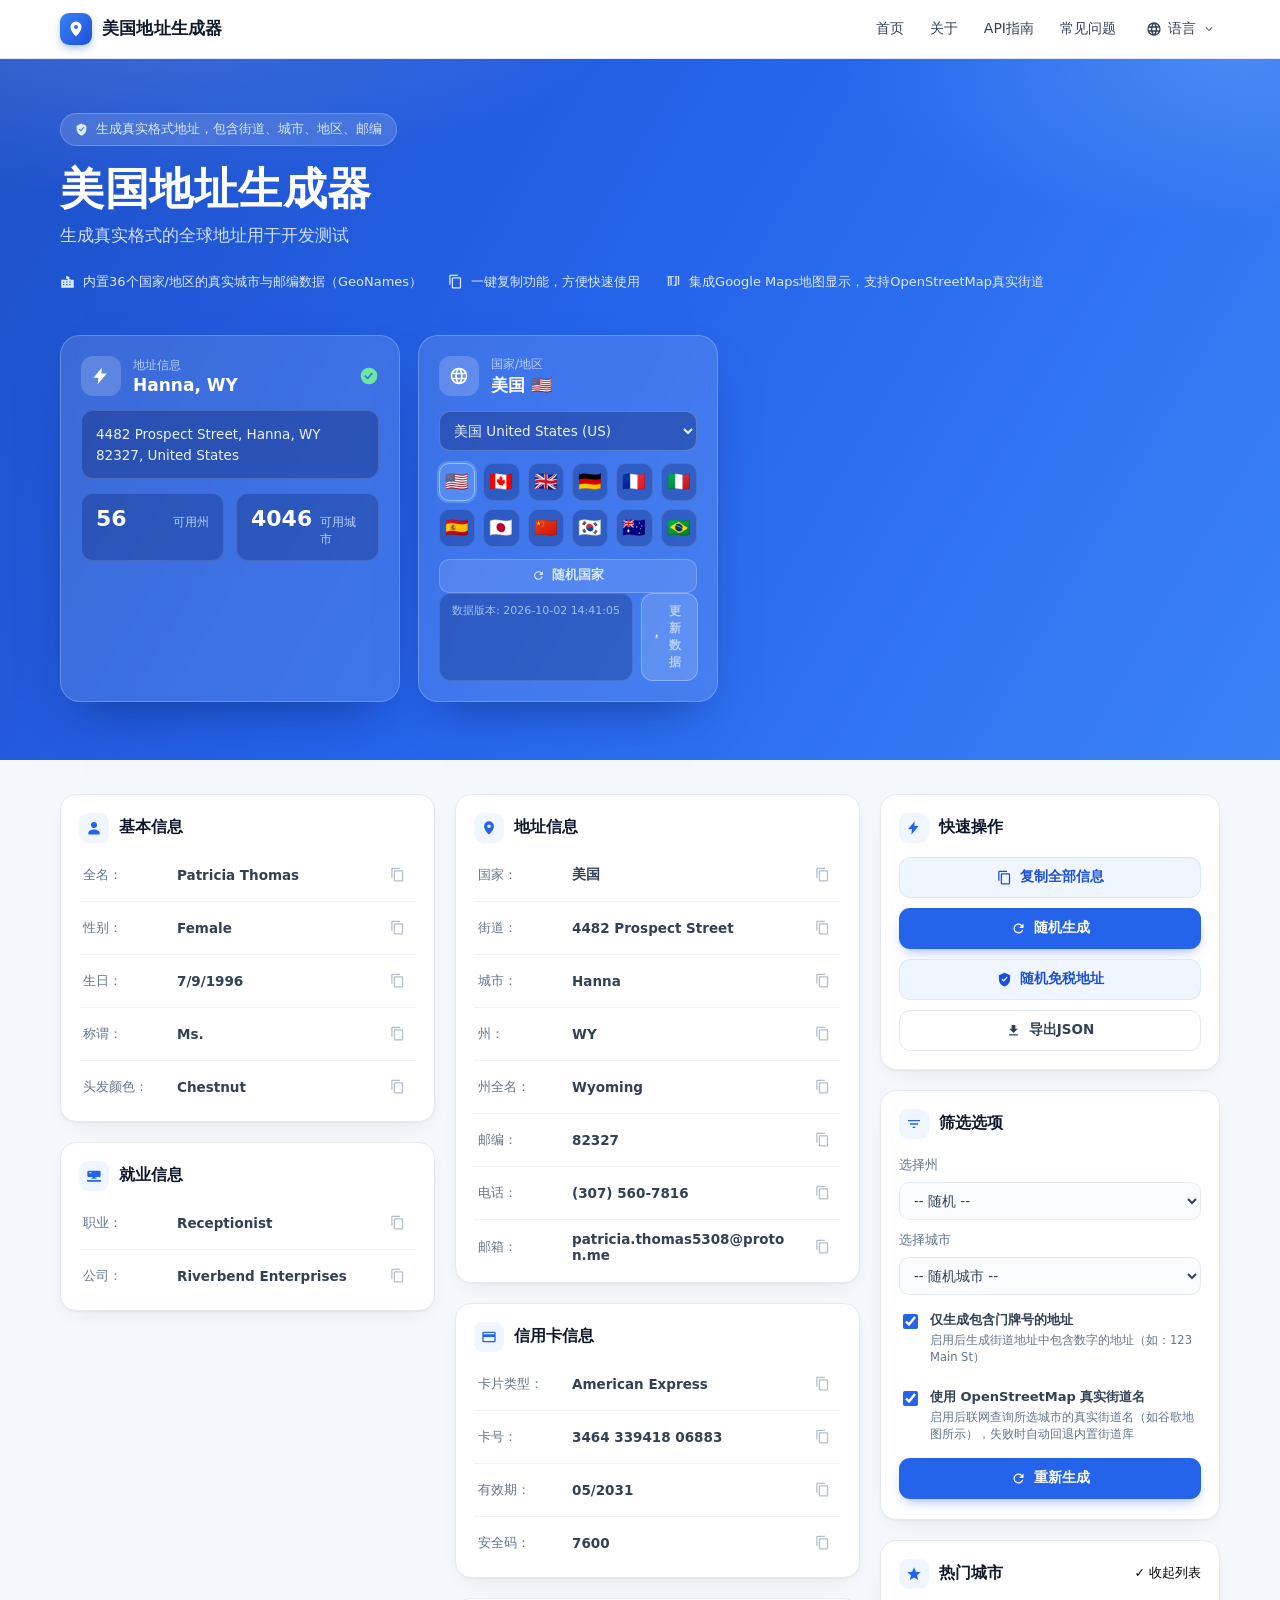
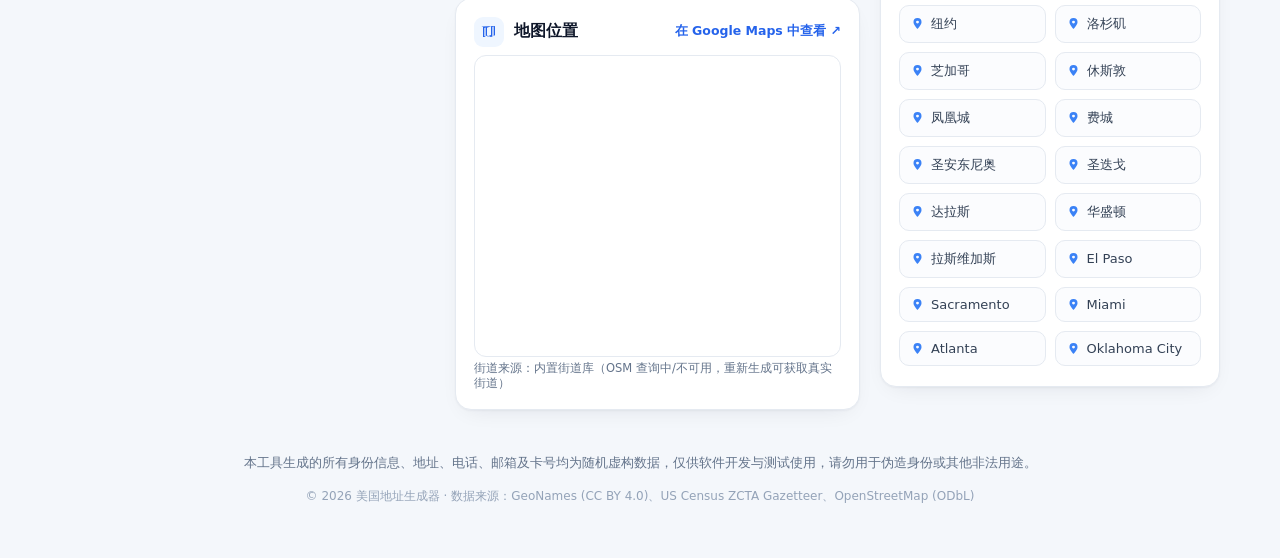
==== index.html @ ed495af8 "v1.1.0 全球化升级：36 国地址生成器 - 接入 GeoNames 邮编数据库（CC BY 4.0），内置 13000+ 真实城市（美国 56 州/地区 4046 城） - Hero 区新增国家" ====
<!DOCTYPE html>
<html lang="zh-CN">
<head>
<meta charset="UTF-8">
<meta name="viewport" content="width=device-width, initial-scale=1.0">
<title>美国地址生成器 - 随机生成真实格式的美国地址</title>
<meta name="description" content="免费在线美国地址生成器，随机生成包含街道、城市、州、邮编的真实格式美国地址，支持按州/城市筛选、Google Maps 地图显示、一键复制与 JSON 导出。仅供开发测试使用。">
<link rel="icon" href="data:image/svg+xml,%3Csvg xmlns='http://www.w3.org/2000/svg' viewBox='0 0 32 32'%3E%3Crect width='32' height='32' rx='8' fill='%232563eb'/%3E%3Cpath d='M16 6a7 7 0 0 0-7 7c0 5.25 7 13 7 13s7-7.75 7-13a7 7 0 0 0-7-7zm0 9.5A2.5 2.5 0 1 1 16 10a2.5 2.5 0 0 1 0 5.5z' fill='%23fff'/%3E%3C/svg%3E">
<link rel="stylesheet" href="css/style.css?v=20261003b">
</head>
<body>

<!-- SVG sprite -->
<svg width="0" height="0" style="position:absolute" aria-hidden="true">
  <defs>
    <symbol id="i-pin" viewBox="0 0 24 24"><path d="M12 2a7.41 7.41 0 0 0-7.4 7.4c0 5.57 6.6 11.88 6.88 12.14a.75.75 0 0 0 1.03 0c.29-.26 6.89-6.57 6.89-12.14A7.41 7.41 0 0 0 12 2zm0 10.1a2.7 2.7 0 1 1 0-5.4 2.7 2.7 0 0 1 0 5.4z"/></symbol>
    <symbol id="i-user" viewBox="0 0 24 24"><path d="M12 12a4.5 4.5 0 1 0-4.5-4.5A4.5 4.5 0 0 0 12 12zm0 2.1c-3.9 0-8.5 2-8.5 5v1.65a1 1 0 0 0 1 1h15a1 1 0 0 0 1-1V19.1c0-3-4.6-5-8.5-5z"/></symbol>
    <symbol id="i-copy" viewBox="0 0 24 24"><path d="M16 1H4a2 2 0 0 0-2 2v14h2V3h12V1zm3 4H8a2 2 0 0 0-2 2v14a2 2 0 0 0 2 2h11a2 2 0 0 0 2-2V7a2 2 0 0 0-2-2zm0 16H8V7h11v14z"/></symbol>
    <symbol id="i-check-circle" viewBox="0 0 24 24"><path d="M12 2a10 10 0 1 0 10 10A10 10 0 0 0 12 2zm4.3 7.61-5.15 6a1 1 0 0 1-1.47.05L6.7 12.68a1 1 0 1 1 1.42-1.41l2.26 2.26 4.45-5.2a1 1 0 0 1 1.47 1.28z"/></symbol>
    <symbol id="i-bolt" viewBox="0 0 24 24"><path d="M13 2 3 14h6l-1 8 11-13h-6.5L13 2z"/></symbol>
    <symbol id="i-shield" viewBox="0 0 24 24"><path d="M12 1 3 5v6c0 5.55 3.84 10.74 9 12 5.16-1.26 9-6.45 9-12V5l-9-4zm-1.2 14.5-3.6-3.6 1.4-1.4 2.2 2.2 4.6-5.2 1.5 1.3-6.1 6.7z"/></symbol>
    <symbol id="i-download" viewBox="0 0 24 24"><path d="M19 9h-4V3H9v6H5l7 7 7-7zM5 18v2h14v-2H5z"/></symbol>
    <symbol id="i-refresh" viewBox="0 0 24 24"><path d="M17.65 6.35A8 8 0 1 0 19.73 14h-2.08a6 6 0 1 1-1.41-6.24L13 11h7V4l-2.35 2.35z"/></symbol>
    <symbol id="i-map" viewBox="0 0 24 24"><path d="M20.5 3 .6 3.6 3 4.67v14.66l6-2.22 6 2.22 6-2.61V3.61L20.5 3zM9 5.44l6-2.22v13.34l-6 2.22V5.44zM5 6.09l2-.74v13.31l-2 .74V6.09zm14 11.36-2 .74V4.44l2-.74v13.75z"/></symbol>
    <symbol id="i-filter" viewBox="0 0 24 24"><path d="M10 18h4v-2h-4v2zM3 6v2h18V6H3zm3 7h12v-2H6v2z"/></symbol>
    <symbol id="i-briefcase" viewBox="0 0 24 24"><path d="M10 16v-1H3.75A1.75 1.75 0 0 1 2 13.25v-6A1.75 1.75 0 0 1 3.75 5.5h16.5A1.75 1.75 0 0 1 22 7.25v6a1.75 1.75 0 0 1-1.75 1.75H14v1h2v1.5H8V16h2zm-2-8H5v1.5h3V8zm14.5 11.5V21a1 1 0 0 1-1 1h-19a1 1 0 0 1-1-1v-1.5h21z" transform="translate(0 -1.5)"/></symbol>
    <symbol id="i-card" viewBox="0 0 24 24"><path d="M20 4H4a2 2 0 0 0-2 2v12a2 2 0 0 0 2 2h16a2 2 0 0 0 2-2V6a2 2 0 0 0-2-2zm0 14H4v-6h16v6zm0-10H4V6h16v2z"/></symbol>
    <symbol id="i-mail" viewBox="0 0 24 24"><path d="M20 4H4a2 2 0 0 0-2 2v12a2 2 0 0 0 2 2h16a2 2 0 0 0 2-2V6a2 2 0 0 0-2-2zm0 4-8 5-8-5V6l8 5 8-5v2z"/></symbol>
    <symbol id="i-phone" viewBox="0 0 24 24"><path d="M6.62 10.79a15.05 15.05 0 0 0 6.59 6.59l2.2-2.2a1 1 0 0 1 1.02-.24 11.36 11.36 0 0 0 3.57.57 1 1 0 0 1 1 1V20a1 1 0 0 1-1 1A17 17 0 0 1 3 4a1 1 0 0 1 1-1h3.5a1 1 0 0 1 1 1 11.36 11.36 0 0 0 .57 3.57 1 1 0 0 1-.25 1.02l-2.2 2.2z"/></symbol>
    <symbol id="i-globe" viewBox="0 0 24 24"><path d="M12 2a10 10 0 1 0 10 10A10 10 0 0 0 12 2zm6.93 6h-2.95a15.65 15.65 0 0 0-1.38-3.56A8.03 8.03 0 0 1 18.93 8zM12 4.04c.83 1.2 1.48 2.53 1.91 3.96h-3.82A14 14 0 0 1 12 4.04zM4.26 14a7.82 7.82 0 0 1 0-4h3.38a16.55 16.55 0 0 0 0 4H4.26zm.81 2h2.95a15.65 15.65 0 0 0 1.38 3.56A8.03 8.03 0 0 1 5.07 16zm2.95-8H5.07a8.03 8.03 0 0 1 4.33-3.56A15.65 15.65 0 0 0 8.02 8zM12 19.96a14 14 0 0 1-1.91-3.96h3.82A14.34 14.34 0 0 1 12 19.96zM14.34 14H9.66a14.64 14.64 0 0 1 0-4h4.68a14.64 14.64 0 0 1 0 4zm.26 5.56A15.65 15.65 0 0 0 15.98 16h2.95a8.03 8.03 0 0 1-4.33 3.56zM16.36 14a16.55 16.55 0 0 0 0-4h3.38a7.82 7.82 0 0 1 0 4h-3.38z"/></symbol>
    <symbol id="i-star" viewBox="0 0 24 24"><path d="m12 17.27 6.18 3.73-1.64-7.03L22 9.24l-7.19-.61L12 2 9.19 8.63 2 9.24l5.46 4.73L5.82 21z"/></symbol>
    <symbol id="i-chevron-down" viewBox="0 0 24 24"><path d="M7.41 8.59 12 13.17l4.59-4.58L18 10l-6 6-6-6 1.41-1.41z"/></symbol>
    <symbol id="i-x" viewBox="0 0 24 24"><path d="M19 6.41 17.59 5 12 10.59 6.41 5 5 6.41 10.59 12 5 17.59 6.41 19 12 13.41 17.59 19 19 17.59 13.41 12z"/></symbol>
    <symbol id="i-city" viewBox="0 0 24 24"><path d="M15 9V5.83a1 1 0 0 0-.47-.85l-3-1.9a1 1 0 0 0-1.53.85V9H2v13h20V9h-7zm-8 9H5v-2h2v2zm0-4H5v-2h2v2zm5 4h-2v-2h2v2zm0-4h-2v-2h2v2zm0-4h-2V8h2v2zm5 8h-2v-2h2v2zm0-4h-2v-2h2v2zm0-4h-2V8h2v2z"/></symbol>
  </defs>
</svg>

<!-- ========= 顶部导航 ========= -->
<header class="nav">
  <div class="nav-inner">
    <a class="brand" href="#top">
      <span class="brand-logo"><svg><use href="#i-pin"/></svg></span>
      <span class="brand-name" data-i18n="brand">美国地址生成器</span>
    </a>
    <nav class="nav-links">
      <a href="#top" data-i18n="nav.home">首页</a>
      <a href="#" id="navAbout" data-i18n="nav.about">关于</a>
      <a href="#" id="navApi" data-i18n="nav.api">API指南</a>
      <a href="#" id="navFaq" data-i18n="nav.faq">常见问题</a>
      <div class="lang-wrap">
        <button class="lang-btn" id="langBtn" aria-haspopup="listbox">
          <svg><use href="#i-globe"/></svg><span data-i18n="nav.lang">语言</span><svg class="caret"><use href="#i-chevron-down"/></svg>
        </button>
        <div class="lang-menu" id="langMenu" hidden>
          <button data-lang="zh">简体中文</button>
          <button data-lang="en">English</button>
        </div>
      </div>
    </nav>
  </div>
</header>

<!-- ========= Hero ========= -->
<section class="hero" id="top">
  <div class="hero-inner">
    <div class="hero-left">
      <div class="hero-badge">
        <svg><use href="#i-shield"/></svg>
        <span data-i18n="hero.badge">生成真实格式地址，包含街道、城市、地区、邮编</span>
      </div>
      <h1 data-i18n="hero.title">美国地址生成器</h1>
      <p class="hero-sub" data-i18n="hero.sub">生成真实格式的全球地址用于开发测试</p>
      <div class="hero-feats">
        <div class="feat"><svg><use href="#i-city"/></svg><span data-i18n="hero.f1">内置36个国家/地区的真实城市与邮编数据（GeoNames）</span></div>
        <div class="feat"><svg><use href="#i-copy"/></svg><span data-i18n="hero.f2">一键复制功能，方便快速使用</span></div>
        <div class="feat"><svg><use href="#i-map"/></svg><span data-i18n="hero.f3">集成Google Maps地图显示，支持OpenStreetMap真实街道</span></div>
      </div>
    </div>
    <div class="hero-right">
      <aside class="hero-card">
        <div class="hero-card-head">
          <span class="hero-card-icon"><svg><use href="#i-bolt"/></svg></span>
          <div class="hero-card-title">
            <span class="hint" data-i18n="hero.cardTitle">地址信息</span>
            <strong id="heroCity">--</strong>
          </div>
          <svg class="ok" id="heroOk"><use href="#i-check-circle"/></svg>
        </div>
        <button class="hero-addr" id="heroAddr" title="点击复制完整地址">--</button>
        <div class="hero-stats">
          <div class="stat"><strong id="statStates">56</strong><span id="lblStatRegions">可用州</span></div>
          <div class="stat"><strong id="statCities">--</strong><span data-i18n="hero.cities">可用城市</span></div>
        </div>
      </aside>
      <aside class="hero-card country-card">
        <div class="hero-card-head">
          <span class="hero-card-icon"><svg><use href="#i-globe"/></svg></span>
          <div class="hero-card-title">
            <span class="hint" data-i18n="hero.country">国家/地区</span>
            <strong id="heroCountry">--</strong>
          </div>
        </div>
        <select id="selCountry" class="country-select" aria-label="Country"></select>
        <div class="flag-chips" id="countryChips"></div>
        <div class="country-foot">
          <button class="mini-btn" id="btnRandCountry"><svg><use href="#i-refresh"/></svg><span data-i18n="hero.randomCountry">随机国家</span></button>
        </div>
        <div class="hero-stats small">
          <div class="stat ver"><span id="dataVersion">--</span></div>
          <button class="stat updbtn" id="btnUpdate" type="button"><svg><use href="#i-download"/></svg><span data-i18n="update.btn">更新数据</span></button>
        </div>
      </aside>
    </div>
  </div>
</section>

<!-- ========= 主体 ========= -->
<main class="main">
  <div class="grid">

    <!-- 左列 -->
    <div class="col">
      <section class="card" id="cardBasic">
        <h2><span class="cicon blue"><svg><use href="#i-user"/></svg></span><span data-i18n="card.basic">基本信息</span></h2>
        <div class="rows">
          <div class="row"><span class="lb" data-i18n="f.fullName">全名：</span><span class="val" id="f-fullName">--</span><button class="cp" data-copy="fullName" title="复制"><svg><use href="#i-copy"/></svg></button></div>
          <div class="row"><span class="lb" data-i18n="f.gender">性别：</span><span class="val" id="f-gender">--</span><button class="cp" data-copy="gender"><svg><use href="#i-copy"/></svg></button></div>
          <div class="row"><span class="lb" data-i18n="f.dob">生日：</span><span class="val" id="f-dob">--</span><button class="cp" data-copy="dob"><svg><use href="#i-copy"/></svg></button></div>
          <div class="row"><span class="lb" data-i18n="f.title">称谓：</span><span class="val" id="f-title">--</span><button class="cp" data-copy="title"><svg><use href="#i-copy"/></svg></button></div>
          <div class="row"><span class="lb" data-i18n="f.hair">头发颜色：</span><span class="val" id="f-hair">--</span><button class="cp" data-copy="hair"><svg><use href="#i-copy"/></svg></button></div>
        </div>
      </section>

      <section class="card" id="cardJob">
        <h2><span class="cicon blue"><svg><use href="#i-briefcase"/></svg></span><span data-i18n="card.job">就业信息</span></h2>
        <div class="rows">
          <div class="row"><span class="lb" data-i18n="f.occupation">职业：</span><span class="val" id="f-occupation">--</span><button class="cp" data-copy="occupation"><svg><use href="#i-copy"/></svg></button></div>
          <div class="row"><span class="lb" data-i18n="f.company">公司：</span><span class="val" id="f-company">--</span><button class="cp" data-copy="company"><svg><use href="#i-copy"/></svg></button></div>
        </div>
      </section>
    </div>

    <!-- 中列 -->
    <div class="col">
      <section class="card" id="cardAddr">
        <h2><span class="cicon blue"><svg><use href="#i-pin"/></svg></span><span data-i18n="card.addr">地址信息</span></h2>
        <div class="rows">
          <div class="row"><span class="lb" data-i18n="f.country">国家：</span><span class="val" id="f-country">--</span><button class="cp" data-copy="country"><svg><use href="#i-copy"/></svg></button></div>
          <div class="row"><span class="lb" data-i18n="f.street">街道：</span><span class="val" id="f-street">--</span><button class="cp" data-copy="street"><svg><use href="#i-copy"/></svg></button></div>
          <div class="row"><span class="lb" data-i18n="f.city">城市：</span><span class="val" id="f-city">--</span><button class="cp" data-copy="city"><svg><use href="#i-copy"/></svg></button></div>
          <div class="row"><span class="lb" id="lblState">州：</span><span class="val" id="f-state">--</span><button class="cp" data-copy="state"><svg><use href="#i-copy"/></svg></button></div>
          <div class="row"><span class="lb" id="lblStateFull">州全名：</span><span class="val" id="f-stateFull">--</span><button class="cp" data-copy="stateFull"><svg><use href="#i-copy"/></svg></button></div>
          <div class="row"><span class="lb" data-i18n="f.zip">邮编：</span><span class="val" id="f-zip">--</span><button class="cp" data-copy="zip"><svg><use href="#i-copy"/></svg></button></div>
          <div class="row"><span class="lb" data-i18n="f.phone">电话：</span><span class="val" id="f-phone">--</span><button class="cp" data-copy="phone"><svg><use href="#i-copy"/></svg></button></div>
          <div class="row"><span class="lb" data-i18n="f.email">邮箱：</span><span class="val" id="f-email">--</span><button class="cp" data-copy="email"><svg><use href="#i-copy"/></svg></button></div>
        </div>
      </section>

      <section class="card" id="cardCard">
        <h2><span class="cicon blue"><svg><use href="#i-card"/></svg></span><span data-i18n="card.credit">信用卡信息</span></h2>
        <div class="rows">
          <div class="row"><span class="lb" data-i18n="f.cardType">卡片类型：</span><span class="val" id="f-cardType">--</span><button class="cp" data-copy="cardType"><svg><use href="#i-copy"/></svg></button></div>
          <div class="row"><span class="lb" data-i18n="f.cardNumber">卡号：</span><span class="val" id="f-cardNumber">--</span><button class="cp" data-copy="cardNumber"><svg><use href="#i-copy"/></svg></button></div>
          <div class="row"><span class="lb" data-i18n="f.cardExpiry">有效期：</span><span class="val" id="f-cardExpiry">--</span><button class="cp" data-copy="cardExpiry"><svg><use href="#i-copy"/></svg></button></div>
          <div class="row"><span class="lb" data-i18n="f.cardCvv">安全码：</span><span class="val" id="f-cardCvv">--</span><button class="cp" data-copy="cardCvv"><svg><use href="#i-copy"/></svg></button></div>
        </div>
      </section>

      <section class="card" id="cardMap">
        <h2>
          <span class="cicon blue"><svg><use href="#i-map"/></svg></span>
          <span data-i18n="card.map">地图位置</span>
          <a class="hlink" id="gmapsLink" href="#" target="_blank" rel="noopener" data-i18n="map.open">在 Google Maps 中查看 ↗</a>
        </h2>
        <div class="map-wrap">
          <iframe id="mapFrame" title="Google Maps" loading="lazy" referrerpolicy="no-referrer-when-downgrade" allowfullscreen></iframe>
        </div>
        <p class="map-src" id="streetSrc"></p>
      </section>
    </div>

    <!-- 右列 -->
    <div class="col side">
      <section class="card" id="cardQuick">
        <h2><span class="cicon blue"><svg><use href="#i-bolt"/></svg></span><span data-i18n="card.quick">快速操作</span></h2>
        <div class="quick">
          <button class="btn soft" id="btnCopyAll"><svg><use href="#i-copy"/></svg><span data-i18n="q.copyAll">复制全部信息</span></button>
          <button class="btn solid" id="btnGen"><svg><use href="#i-refresh"/></svg><span data-i18n="q.random">随机生成</span></button>
          <button class="btn soft" id="btnTaxFree"><svg><use href="#i-shield"/></svg><span data-i18n="q.taxFree">随机免税地址</span></button>
          <button class="btn ghost" id="btnExport"><svg><use href="#i-download"/></svg><span data-i18n="q.export">导出JSON</span></button>
        </div>
      </section>

      <section class="card" id="cardFilter">
        <h2><span class="cicon blue"><svg><use href="#i-filter"/></svg></span><span data-i18n="card.filter">筛选选项</span></h2>
        <div class="filters">
          <label class="flb" for="selState" id="lblRegionFilter">选择州</label>
          <select id="selState"><option value="" data-i18n="flt.anyState">-- 随机 --</option></select>
          <label class="flb" for="selCity" data-i18n="flt.city">选择城市</label>
          <select id="selCity"><option value="" data-i18n="flt.anyCity">-- 随机城市 --</option></select>
          <label class="chk">
            <input type="checkbox" id="chkHouse" checked>
            <span><b data-i18n="flt.house">仅生成包含门牌号的地址</b><i data-i18n="flt.houseHint">启用后生成街道地址中包含数字的地址（如：123 Main St）</i></span>
          </label>
          <label class="chk">
            <input type="checkbox" id="chkOsm" checked>
            <span><b data-i18n="flt.osm">使用 OpenStreetMap 真实街道名</b><i data-i18n="flt.osmHint">启用后联网查询所选城市的真实街道名（如谷歌地图所示），失败时自动回退内置街道库</i></span>
          </label>
          <button class="btn solid full" id="btnRegen"><svg><use href="#i-refresh"/></svg><span data-i18n="q.regen">重新生成</span></button>
        </div>
      </section>

      <section class="card" id="cardHot">
        <h2><span class="cicon blue"><svg><use href="#i-star"/></svg></span><span data-i18n="card.hot">热门城市</span>
          <button class="hlink asbtn" id="hotToggle" data-i18n="hot.collapse">✓ 收起列表</button>
        </h2>
        <div class="hot-grid" id="hotCities"></div>
      </section>
    </div>

  </div>
</main>

<footer class="foot">
  <p><span data-i18n="foot.disclaimer">本工具生成的所有身份信息、地址、电话、邮箱及卡号均为随机虚构数据，仅供软件开发与测试使用，请勿用于伪造身份或其他非法用途。</span></p>
  <p class="muted">© 2026 美国地址生成器 · <span data-i18n="foot.src">数据来源：GeoNames (CC BY 4.0)、US Census ZCTA Gazetteer、OpenStreetMap (ODbL)</span></p>
</footer>

<!-- ========= 模态框 ========= -->
<div class="modal-mask" id="modalMask" hidden>
  <div class="modal" role="dialog" aria-modal="true">
    <button class="modal-x" id="modalX" aria-label="close"><svg><use href="#i-x"/></svg></button>
    <div class="modal-body" id="modalBody"></div>
  </div>
</div>

<div class="toast" id="toast" hidden></div>

<script src="js/countries_data.js?v=20261003"></script>
<script src="js/names.js?v=20261003"></script>
<script src="js/app.js?v=20261003"></script>
</body>
</html>
---- css/style.css ----
/* 美国地址生成器 - style.css */
:root {
  --blue-600: #2563eb;
  --blue-700: #1d4ed8;
  --blue-500: #3b82f6;
  --blue-100: #dbeafe;
  --blue-50: #eff6ff;
  --ink: #0f172a;
  --ink-2: #334155;
  --muted: #64748b;
  --line: #e5eaf1;
  --bg: #f4f7fb;
  --card: #ffffff;
  --radius: 16px;
  --shadow: 0 1px 2px rgba(15, 23, 42, .04), 0 8px 24px -12px rgba(15, 23, 42, .12);
}
* { box-sizing: border-box; }
html { scroll-behavior: smooth; }
body {
  margin: 0;
  font-family: "Inter", "Segoe UI", "Microsoft YaHei", "PingFang SC", system-ui, -apple-system, sans-serif;
  color: var(--ink);
  background: var(--bg);
  -webkit-font-smoothing: antialiased;
}
button { font-family: inherit; cursor: pointer; }
a { color: var(--blue-600); text-decoration: none; }
svg { fill: currentColor; }

/* ============ 导航 ============ */
.nav {
  position: sticky; top: 0; z-index: 50;
  background: rgba(255, 255, 255, .92);
  backdrop-filter: blur(10px);
  border-bottom: 1px solid var(--line);
}
.nav-inner {
  max-width: 1200px; margin: 0 auto; padding: 0 20px;
  height: 58px; display: flex; align-items: center; justify-content: space-between;
}
.brand { display: flex; align-items: center; gap: 10px; color: var(--ink); font-weight: 700; }
.brand-logo {
  width: 32px; height: 32px; border-radius: 9px;
  background: linear-gradient(135deg, var(--blue-500), var(--blue-700));
  color: #fff; display: grid; place-items: center;
  box-shadow: 0 4px 10px -2px rgba(37, 99, 235, .5);
}
.brand-logo svg { width: 18px; height: 18px; }
.brand-name { font-size: 16.5px; letter-spacing: .2px; }
.nav-links { display: flex; align-items: center; gap: 26px; }
.nav-links > a { color: var(--ink-2); font-size: 14px; }
.nav-links > a:hover { color: var(--blue-600); }
.lang-wrap { position: relative; }
.lang-btn {
  display: flex; align-items: center; gap: 6px;
  border: 0; background: none; color: var(--ink-2); font-size: 14px; padding: 6px 4px;
}
.lang-btn svg { width: 16px; height: 16px; }
.lang-btn .caret { width: 14px; height: 14px; color: var(--muted); }
.lang-menu {
  position: absolute; right: 0; top: calc(100% + 6px);
  background: #fff; border: 1px solid var(--line); border-radius: 10px;
  box-shadow: var(--shadow); min-width: 132px; overflow: hidden; padding: 4px;
}
.lang-menu button {
  display: block; width: 100%; text-align: left; padding: 8px 10px;
  border: 0; background: none; border-radius: 7px; font-size: 13.5px; color: var(--ink-2);
}
.lang-menu button:hover { background: var(--blue-50); color: var(--blue-700); }
.lang-menu button.active { color: var(--blue-600); font-weight: 600; }

/* ============ Hero ============ */
.hero {
  background:
    radial-gradient(900px 340px at 8% -10%, rgba(255, 255, 255, .16), transparent 60%),
    radial-gradient(700px 300px at 96% 0%, rgba(147, 197, 253, .25), transparent 55%),
    linear-gradient(120deg, #1e50c8 0%, #2563eb 45%, #3b82f6 100%);
  color: #fff;
}
.hero-inner {
  max-width: 1200px; margin: 0 auto; padding: 54px 20px 58px;
  display: grid; grid-template-columns: 1.2fr auto; gap: 44px; align-items: center;
}
.hero-right { display: flex; gap: 18px; align-items: stretch; flex-wrap: wrap; justify-content: flex-end; max-width: 760px; }
.hero-badge {
  display: inline-flex; align-items: center; gap: 8px;
  background: rgba(255, 255, 255, .14); border: 1px solid rgba(255, 255, 255, .22);
  padding: 7px 14px; border-radius: 999px; font-size: 12.5px; color: #dbeafe;
}
.hero-badge svg { width: 13px; height: 13px; }
.hero h1 {
  margin: 18px 0 10px; font-size: 44px; line-height: 1.15;
  letter-spacing: .5px; font-weight: 800;
}
.hero-sub { margin: 0 0 26px; color: #cfe0ff; font-size: 16.5px; }
.hero-feats { display: flex; flex-wrap: wrap; gap: 10px 26px; }
.feat { display: flex; align-items: center; gap: 8px; font-size: 13px; color: #dbeafe; }
.feat svg { width: 15px; height: 15px; flex: none; }

.hero-card {
  background: rgba(255, 255, 255, .12);
  border: 1px solid rgba(255, 255, 255, .22);
  border-radius: 20px; padding: 20px;
  backdrop-filter: blur(6px);
  box-shadow: 0 24px 48px -24px rgba(2, 20, 80, .55);
  width: 340px; flex: none;
  display: flex; flex-direction: column;
}
.country-card { width: 300px; }
.hero-card-head { display: flex; align-items: center; gap: 12px; }
.hero-card-icon {
  width: 40px; height: 40px; border-radius: 12px; flex: none;
  background: rgba(255, 255, 255, .18); display: grid; place-items: center;
}
.hero-card-icon svg { width: 20px; height: 20px; }
.hero-card-title { display: flex; flex-direction: column; gap: 1px; min-width: 0; flex: 1; }
.hero-card-title .hint { font-size: 12px; color: #b9d0fb; }
.hero-card-title strong { font-size: 17px; white-space: nowrap; overflow: hidden; text-overflow: ellipsis; }
.hero-card-head .ok { width: 20px; height: 20px; color: #6ee7a0; flex: none; }
.hero-addr {
  margin-top: 14px; width: 100%; text-align: left;
  background: rgba(9, 30, 100, .35); border: 1px solid rgba(255, 255, 255, .14);
  color: #eaf2ff; font-size: 13.5px; line-height: 1.55;
  border-radius: 12px; padding: 13px 14px; min-height: 46px;
}
.hero-addr:hover { border-color: rgba(255, 255, 255, .4); }
.hero-stats { display: grid; grid-template-columns: 1fr 1fr; gap: 12px; margin-top: 14px; }
.stat {
  background: rgba(9, 30, 100, .3); border: 1px solid rgba(255, 255, 255, .12);
  border-radius: 12px; padding: 12px 14px;
  display: flex; align-items: baseline; justify-content: space-between; gap: 8px;
}
.stat strong { font-size: 22px; }
.stat span { font-size: 12px; color: #b9d0fb; }
.hero-stats.small { margin-top: auto; gap: 8px; }
.hero-stats.small .stat { padding: 9px 12px; }
.stat.ver { justify-content: center; }
.stat.ver span { font-size: 11px; color: #9fc0f7; white-space: nowrap; overflow: hidden; text-overflow: ellipsis; }
.stat.updbtn {
  border: 1px solid rgba(255, 255, 255, .3); background: rgba(255, 255, 255, .14);
  color: #eaf2ff; font-size: 12.5px; font-weight: 600; font-family: inherit;
  cursor: pointer; justify-content: center; align-items: center; gap: 6px;
  transition: background .15s ease;
}
.stat.updbtn svg { width: 13px; height: 13px; }
.stat.updbtn:hover { background: rgba(255, 255, 255, .24); }

/* 国家选择卡片 */
.country-select {
  margin-top: 14px; width: 100%; height: 40px; padding: 0 10px;
  background: rgba(9, 30, 100, .35); color: #eaf2ff;
  border: 1px solid rgba(255, 255, 255, .22); border-radius: 11px;
  font-size: 13.5px; font-family: inherit; outline: none; cursor: pointer;
}
.country-select:focus { border-color: rgba(255, 255, 255, .55); }
.country-select option { color: #0f172a; background: #fff; }
.flag-chips { display: grid; grid-template-columns: repeat(6, 1fr); gap: 8px; margin-top: 12px; }
.flag-chip {
  height: 38px; border-radius: 10px; font-size: 19px; line-height: 1;
  background: rgba(9, 30, 100, .3); border: 1px solid rgba(255, 255, 255, .12);
  cursor: pointer; transition: all .15s ease; padding: 0;
}
.flag-chip:hover { background: rgba(255, 255, 255, .2); transform: translateY(-1px); }
.flag-chip.active { border-color: #93c5fd; background: rgba(147, 197, 253, .28); box-shadow: 0 0 0 2px rgba(147, 197, 253, .35); }
.country-foot { margin-top: 12px; }
.mini-btn {
  width: 100%; display: flex; align-items: center; justify-content: center; gap: 7px;
  height: 34px; border-radius: 10px; font-size: 12.5px; font-weight: 600; font-family: inherit;
  background: rgba(255, 255, 255, .1); border: 1px solid rgba(255, 255, 255, .22);
  color: #dbeafe; cursor: pointer; transition: background .15s ease;
}
.mini-btn svg { width: 13px; height: 13px; }
.mini-btn:hover { background: rgba(255, 255, 255, .2); }

/* ============ 主体布局 ============ */
.main { max-width: 1200px; margin: 0 auto; padding: 34px 20px 20px; }
.grid { display: grid; grid-template-columns: minmax(0, 1fr) minmax(0, 1.08fr) 340px; gap: 20px; align-items: start; }
.col { display: flex; flex-direction: column; gap: 20px; min-width: 0; }

.card {
  background: var(--card); border: 1px solid var(--line);
  border-radius: var(--radius); box-shadow: var(--shadow);
  padding: 18px 18px 8px;
}
.card h2 {
  display: flex; align-items: center; gap: 10px;
  margin: 0 0 6px; font-size: 15.5px; font-weight: 700; color: var(--ink);
}
.card h2 .hlink { margin-left: auto; font-size: 12.5px; }
.cicon {
  width: 30px; height: 30px; border-radius: 9px; flex: none;
  display: grid; place-items: center;
  background: var(--blue-50); color: var(--blue-600);
}
.cicon svg { width: 16px; height: 16px; }

.rows { display: flex; flex-direction: column; }
.row {
  display: flex; align-items: center; gap: 10px;
  padding: 11px 4px; border-bottom: 1px solid #f0f3f8;
}
.row:last-child { border-bottom: 0; }
.lb { flex: none; width: 84px; color: var(--muted); font-size: 13px; }
.val { flex: 1; min-width: 0; font-size: 13.5px; font-weight: 600; color: var(--ink-2); word-break: break-all; }
.cp {
  flex: none; width: 30px; height: 30px; border-radius: 8px; border: 0;
  background: transparent; color: #b3bdcc; display: grid; place-items: center;
  transition: all .15s ease;
}
.cp svg { width: 15px; height: 15px; }
.cp:hover { background: var(--blue-50); color: var(--blue-600); }
.cp.done { color: #16a34a; }

.hlink.asbtn { border: 0; background: none; padding: 0; font-size: 12.5px; }

/* 快速操作 */
.quick { display: flex; flex-direction: column; gap: 10px; padding: 8px 0 10px; }
.btn {
  display: flex; align-items: center; justify-content: center; gap: 8px;
  border-radius: 11px; font-size: 13.5px; font-weight: 600;
  padding: 10.5px 12px; border: 1px solid transparent; transition: all .15s ease;
}
.btn svg { width: 15px; height: 15px; }
.btn.solid { background: var(--blue-600); color: #fff; box-shadow: 0 6px 14px -6px rgba(37, 99, 235, .6); }
.btn.solid:hover { background: var(--blue-700); }
.btn.soft { background: var(--blue-50); color: var(--blue-700); border-color: #dbe7fd; }
.btn.soft:hover { background: var(--blue-100); }
.btn.ghost { background: #fff; color: var(--ink-2); border-color: var(--line); }
.btn.ghost:hover { border-color: #c9d5e8; color: var(--blue-700); }
.btn.full { width: 100%; }
.btn:active { transform: translateY(1px); }
.btn:disabled { opacity: .45; cursor: not-allowed; transform: none; }
.btn:disabled:hover { background: var(--blue-50); }

/* 筛选选项 */
.filters { display: flex; flex-direction: column; gap: 8px; padding: 8px 0 12px; }
.flb { font-size: 12.5px; color: var(--muted); margin-top: 4px; }
.filters select {
  width: 100%; height: 38px; padding: 0 10px;
  border: 1px solid var(--line); border-radius: 10px;
  background: #fbfcfe; color: var(--ink-2); font-size: 13.5px; font-family: inherit;
  outline: none;
}
.filters select:focus { border-color: var(--blue-500); box-shadow: 0 0 0 3px rgba(59, 130, 246, .15); }
.chk { display: flex; gap: 9px; align-items: flex-start; margin: 8px 0 6px; cursor: pointer; }
.chk input { margin-top: 3px; accent-color: var(--blue-600); width: 15px; height: 15px; flex: none; }
.chk span { display: flex; flex-direction: column; gap: 3px; }
.chk b { font-size: 13px; color: var(--ink-2); font-weight: 600; }
.chk i { font-style: normal; font-size: 11.5px; color: var(--muted); line-height: 1.5; }

/* 热门城市 */
.hot-grid { display: grid; grid-template-columns: 1fr 1fr; gap: 9px; padding: 10px 0 12px; }
.hot-grid.collapsed { grid-auto-rows: 0; overflow: hidden; gap: 0; padding-bottom: 0; }
.hot-chip {
  display: flex; align-items: center; gap: 7px;
  padding: 9px 11px; border: 1px solid var(--line); border-radius: 10px;
  background: #fbfcfe; color: var(--ink-2); font-size: 13px; justify-content: flex-start;
}
.hot-chip svg { width: 13px; height: 13px; color: var(--blue-500); flex: none; }
.hot-chip:hover { border-color: var(--blue-500); color: var(--blue-700); background: var(--blue-50); }
.hot-chip.collapsed-hide { display: none; }

/* 地图 */
.map-wrap { border-radius: 12px; overflow: hidden; border: 1px solid var(--line); margin: 8px 0 4px; }
.map-wrap iframe { display: block; width: 100%; height: 300px; border: 0; }
.map-src { font-size: 11.5px; color: var(--muted); margin: 0 0 10px; }

/* ============ 页脚 ============ */
.foot {
  max-width: 1200px; margin: 0 auto; padding: 10px 20px 40px;
  color: var(--muted); font-size: 12.5px; line-height: 1.7; text-align: center;
}
.foot .muted { color: #94a3b8; font-size: 12px; }

/* ============ 模态框 ============ */
.modal-mask[hidden] { display: none; }
.modal-mask {
  position: fixed; inset: 0; z-index: 100;
  background: rgba(15, 23, 42, .45); backdrop-filter: blur(3px);
  display: grid; place-items: center; padding: 24px;
}
.modal {
  position: relative; width: min(720px, 100%); max-height: 82vh; overflow: auto;
  background: #fff; border-radius: 18px; padding: 28px 30px;
  box-shadow: 0 30px 80px -20px rgba(2, 20, 80, .45);
}
.modal-x {
  position: sticky; top: 0; float: right; margin: -10px -10px 0 0;
  width: 32px; height: 32px; border: 0; border-radius: 9px;
  background: #f1f5f9; color: var(--muted); display: grid; place-items: center;
}
.modal-x svg { width: 15px; height: 15px; }
.modal-x:hover { background: #e2e8f0; color: var(--ink); }
.modal-body h3 { margin: 4px 0 14px; font-size: 19px; color: var(--ink); }
.modal-body h4 { margin: 18px 0 6px; font-size: 14.5px; color: var(--ink-2); }
.modal-body p, .modal-body li { font-size: 13.5px; color: var(--muted); line-height: 1.75; }
.modal-body ul, .modal-body ol { padding-left: 20px; margin: 6px 0; }
.modal-body code {
  background: var(--blue-50); color: var(--blue-700);
  padding: 1.5px 6px; border-radius: 6px; font-size: 12.5px;
}
.modal-body pre {
  background: #0f172a; color: #dbeafe; padding: 14px 16px; border-radius: 12px;
  overflow-x: auto; font-size: 12.5px; line-height: 1.6;
}
.modal-body table { border-collapse: collapse; width: 100%; font-size: 13px; margin: 8px 0; }
.modal-body th, .modal-body td { border: 1px solid var(--line); padding: 7px 10px; text-align: left; color: var(--ink-2); }
.modal-body th { background: #f8fafc; }

/* ============ Toast ============ */
.toast {
  position: fixed; left: 50%; bottom: 34px; transform: translateX(-50%);
  background: #0f172a; color: #fff; font-size: 13px;
  padding: 10px 18px; border-radius: 999px; z-index: 200;
  box-shadow: 0 12px 30px -8px rgba(2, 20, 80, .5);
  animation: toast-in .18s ease;
}
@keyframes toast-in { from { opacity: 0; transform: translate(-50%, 8px); } }

/* ============ 响应式 ============ */
@media (max-width: 1080px) {
  .grid { grid-template-columns: 1fr 1fr; }
  .col.side { grid-column: 1 / -1; display: grid; grid-template-columns: repeat(auto-fit, minmax(280px, 1fr)); }
}
@media (max-width: 1280px) {
  .hero-inner { grid-template-columns: 1fr; }
  .hero-right { justify-content: flex-start; }
}
@media (max-width: 880px) {
  .hero-inner { grid-template-columns: 1fr; gap: 30px; padding: 40px 20px 44px; }
  .hero h1 { font-size: 34px; }
  .grid { grid-template-columns: 1fr; }
  .hero-card, .country-card { width: 100%; }
}
@media (max-width: 560px) {
  .nav-links > a { display: none; }
  .brand-name { font-size: 15px; }
}
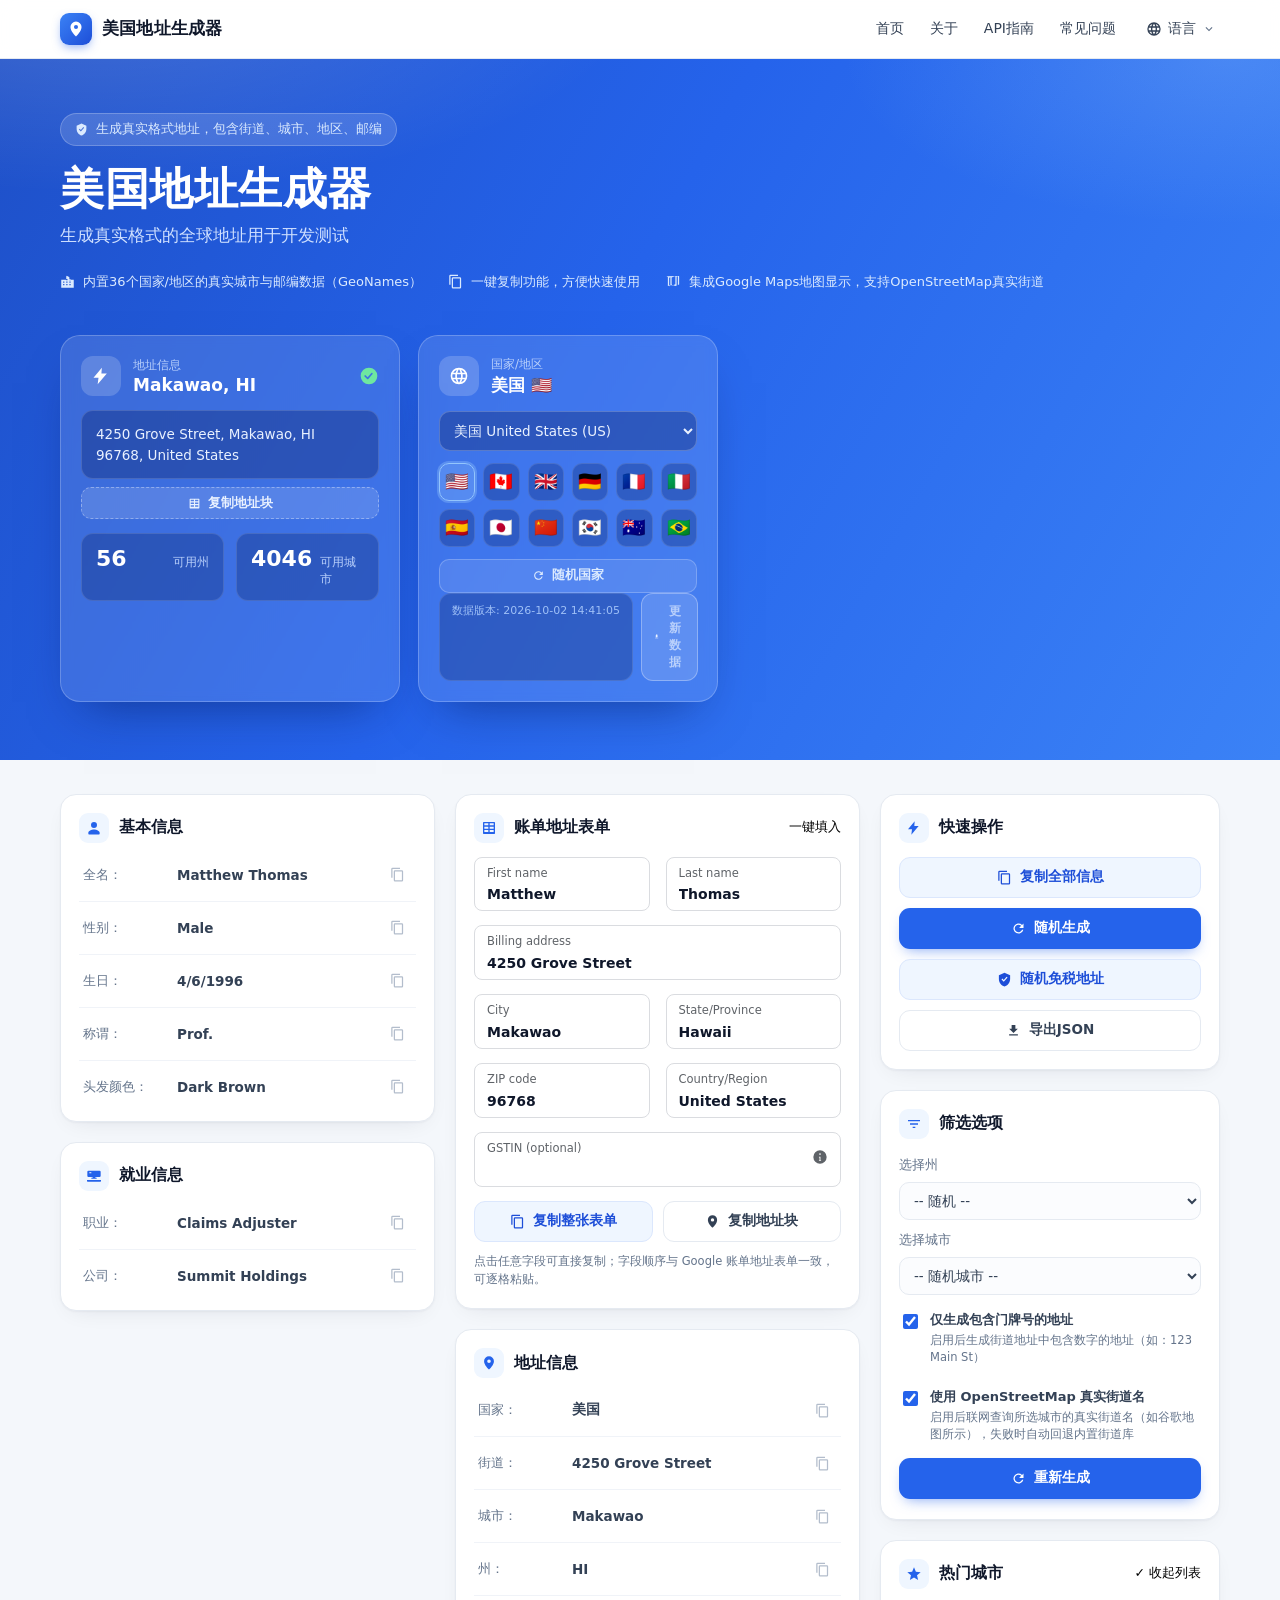
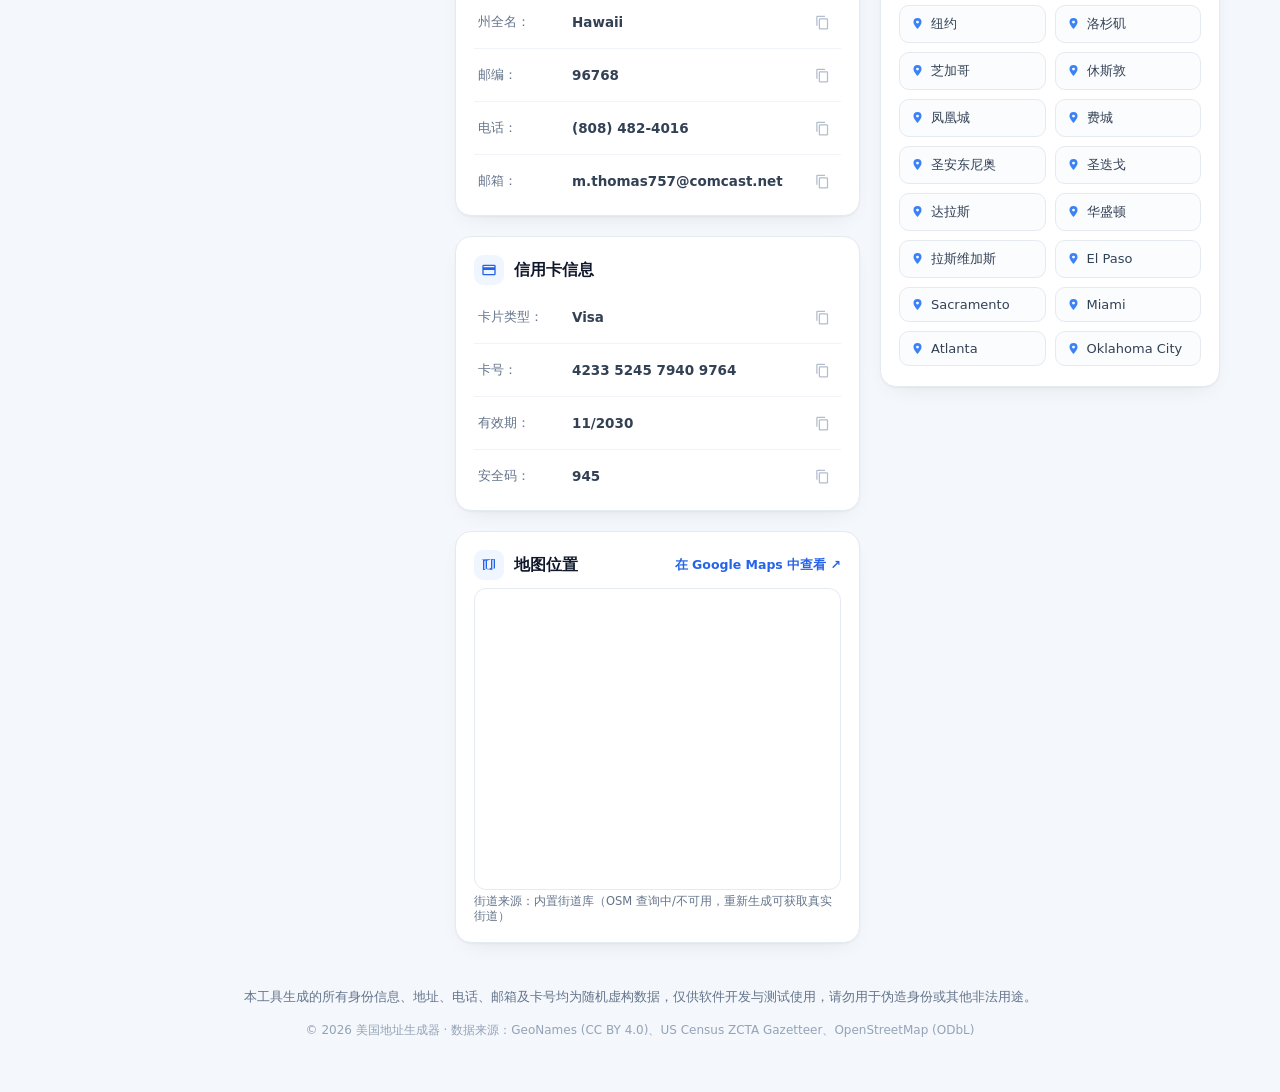
==== commit 96419189: "v1.1.1 新增账单地址表单（逐字段复制/复制整张表单/地址块），国家化邮编与 GSTIN 标签，URL state 支持地区全名" ====
--- a/index.html
+++ b/index.html
@@ -4,9 +4,9 @@
 <meta charset="UTF-8">
 <meta name="viewport" content="width=device-width, initial-scale=1.0">
 <title>美国地址生成器 - 随机生成真实格式的美国地址</title>
-<meta name="description" content="免费在线美国地址生成器，随机生成包含街道、城市、州、邮编的真实格式美国地址，支持按州/城市筛选、Google Maps 地图显示、一键复制与 JSON 导出。仅供开发测试使用。">
+<meta name="description" content="免费在线美国地址生成器，随机生成包含街道、城市、州、邮编的真实格式美国地址，支持按州/城市筛选、账单地址表单样式逐字段复制、Google Maps 地图显示与 JSON 导出。仅供开发测试使用。">
 <link rel="icon" href="data:image/svg+xml,%3Csvg xmlns='http://www.w3.org/2000/svg' viewBox='0 0 32 32'%3E%3Crect width='32' height='32' rx='8' fill='%232563eb'/%3E%3Cpath d='M16 6a7 7 0 0 0-7 7c0 5.25 7 13 7 13s7-7.75 7-13a7 7 0 0 0-7-7zm0 9.5A2.5 2.5 0 1 1 16 10a2.5 2.5 0 0 1 0 5.5z' fill='%23fff'/%3E%3C/svg%3E">
-<link rel="stylesheet" href="css/style.css?v=20261003b">
+<link rel="stylesheet" href="css/style.css?v=20261005d">
 </head>
 <body>
 
@@ -32,6 +32,8 @@
     <symbol id="i-chevron-down" viewBox="0 0 24 24"><path d="M7.41 8.59 12 13.17l4.59-4.58L18 10l-6 6-6-6 1.41-1.41z"/></symbol>
     <symbol id="i-x" viewBox="0 0 24 24"><path d="M19 6.41 17.59 5 12 10.59 6.41 5 5 6.41 10.59 12 5 17.59 6.41 19 12 13.41 17.59 19 19 17.59 13.41 12z"/></symbol>
     <symbol id="i-city" viewBox="0 0 24 24"><path d="M15 9V5.83a1 1 0 0 0-.47-.85l-3-1.9a1 1 0 0 0-1.53.85V9H2v13h20V9h-7zm-8 9H5v-2h2v2zm0-4H5v-2h2v2zm5 4h-2v-2h2v2zm0-4h-2v-2h2v2zm0-4h-2V8h2v2zm5 8h-2v-2h2v2zm0-4h-2v-2h2v2zm0-4h-2V8h2v2z"/></symbol>
+    <symbol id="i-form" viewBox="0 0 24 24"><path d="M4 3h16a1 1 0 0 1 1 1v16a1 1 0 0 1-1 1H4a1 1 0 0 1-1-1V4a1 1 0 0 1 1-1zm1 2v3h6V5H5zm8 0v3h6V5h-6zM5 10v3h6v-3H5zm8 0v3h6v-3h-6zM5 15v3h6v-3H5zm8 0v3h6v-3h-6z"/></symbol>
+    <symbol id="i-info" viewBox="0 0 24 24"><path d="M12 2a10 10 0 1 0 10 10A10 10 0 0 0 12 2zm0 4.2a1.3 1.3 0 1 1-1.3 1.3A1.3 1.3 0 0 1 12 6.2zm1.6 11.6h-3.2v-1.4h.9v-3.5h-.9v-1.4h2.3v4.9h.9z"/></symbol>
   </defs>
 </svg>
 
@@ -87,6 +89,7 @@
           <svg class="ok" id="heroOk"><use href="#i-check-circle"/></svg>
         </div>
         <button class="hero-addr" id="heroAddr" title="点击复制完整地址">--</button>
+        <button class="hero-block" id="heroBlock" type="button"><svg><use href="#i-form"/></svg><span data-i18n="billing.copyBlock">复制地址块</span></button>
         <div class="hero-stats">
           <div class="stat"><strong id="statStates">56</strong><span id="lblStatRegions">可用州</span></div>
           <div class="stat"><strong id="statCities">--</strong><span data-i18n="hero.cities">可用城市</span></div>
@@ -142,6 +145,56 @@
 
     <!-- 中列 -->
     <div class="col">
+      <section class="card" id="cardBilling">
+        <h2>
+          <span class="cicon blue"><svg><use href="#i-form"/></svg></span>
+          <span data-i18n="card.billing">账单地址表单</span>
+          <button class="hlink asbtn" id="btnFillForm" data-i18n="billing.fill">一键填入</button>
+        </h2>
+        <div class="billing-form" id="billingForm">
+          <div class="bf-grid">
+            <label class="bf-field" data-copy-field="firstName">
+              <span class="bf-label" data-i18n="billing.firstName">First name</span>
+              <input type="text" id="bf-firstName" readonly tabindex="-1">
+            </label>
+            <label class="bf-field" data-copy-field="lastName">
+              <span class="bf-label" data-i18n="billing.lastName">Last name</span>
+              <input type="text" id="bf-lastName" readonly tabindex="-1">
+            </label>
+            <label class="bf-field full" data-copy-field="street">
+              <span class="bf-label" data-i18n="billing.address">Billing address</span>
+              <input type="text" id="bf-street" readonly tabindex="-1">
+            </label>
+            <label class="bf-field" data-copy-field="city">
+              <span class="bf-label" data-i18n="billing.city">City</span>
+              <input type="text" id="bf-city" readonly tabindex="-1">
+            </label>
+            <label class="bf-field" data-copy-field="state">
+              <span class="bf-label" id="bf-lblRegion">State/Province</span>
+              <input type="text" id="bf-state" readonly tabindex="-1">
+            </label>
+            <label class="bf-field" id="bfZipField" data-copy-field="zip">
+              <span class="bf-label" id="bf-lblZip">ZIP code</span>
+              <input type="text" id="bf-zip" readonly tabindex="-1">
+            </label>
+            <label class="bf-field" data-copy-field="country">
+              <span class="bf-label" data-i18n="billing.country">Country/Region</span>
+              <input type="text" id="bf-country" readonly tabindex="-1">
+            </label>
+            <label class="bf-field full" id="bfGstField" data-copy-field="gst" hidden>
+              <span class="bf-label" id="bf-lblGst" data-i18n="billing.gst">GSTIN (optional)</span>
+              <input type="text" id="bf-gst" readonly tabindex="-1">
+              <span class="bf-info" title="GST / GSTIN"><svg><use href="#i-info"/></svg></span>
+            </label>
+          </div>
+          <div class="bf-actions">
+            <button class="btn soft" id="btnCopyForm"><svg><use href="#i-copy"/></svg><span data-i18n="billing.copyForm">复制整张表单</span></button>
+            <button class="btn ghost" id="btnCopyAddrBlock"><svg><use href="#i-pin"/></svg><span data-i18n="billing.copyBlock">复制地址块</span></button>
+          </div>
+          <p class="bf-hint" data-i18n="billing.hint">点击任意字段可直接复制；顺序与 Google 账单地址表单一致，可逐格粘贴。</p>
+        </div>
+      </section>
+
       <section class="card" id="cardAddr">
         <h2><span class="cicon blue"><svg><use href="#i-pin"/></svg></span><span data-i18n="card.addr">地址信息</span></h2>
         <div class="rows">
@@ -238,6 +291,6 @@
 
 <script src="js/countries_data.js?v=20261003"></script>
 <script src="js/names.js?v=20261003"></script>
-<script src="js/app.js?v=20261003"></script>
+<script src="js/app.js?v=20261005d"></script>
 </body>
 </html>
--- a/css/style.css
+++ b/css/style.css
@@ -124,6 +124,15 @@
   border-radius: 12px; padding: 13px 14px; min-height: 46px;
 }
 .hero-addr:hover { border-color: rgba(255, 255, 255, .4); }
+.hero-block {
+  margin-top: 8px; width: 100%; height: 32px;
+  display: flex; align-items: center; justify-content: center; gap: 7px;
+  background: rgba(255, 255, 255, .13); border: 1px dashed rgba(255, 255, 255, .35);
+  color: #eaf2ff; font-size: 12.5px; font-weight: 600; font-family: inherit;
+  border-radius: 10px; transition: background .15s ease;
+}
+.hero-block svg { width: 13px; height: 13px; }
+.hero-block:hover { background: rgba(255, 255, 255, .24); }
 .hero-stats { display: grid; grid-template-columns: 1fr 1fr; gap: 12px; margin-top: 14px; }
 .stat {
   background: rgba(9, 30, 100, .3); border: 1px solid rgba(255, 255, 255, .12);
@@ -265,6 +274,34 @@
 .map-wrap iframe { display: block; width: 100%; height: 300px; border: 0; }
 .map-src { font-size: 11.5px; color: var(--muted); margin: 0 0 10px; }
 
+/* ============ 账单地址表单（Google 表单样式，逐字段可复制） ============ */
+.billing-form { padding: 8px 0 12px; }
+.bf-grid { display: grid; grid-template-columns: 1fr 1fr; gap: 14px 16px; }
+.bf-field {
+  position: relative; display: flex; flex-direction: column; gap: 6px;
+  min-width: 0; padding: 9px 12px 8px;
+  border: 1px solid #dadce0; border-radius: 8px; background: #fff;
+  cursor: pointer;
+  transition: border-color .15s ease, box-shadow .15s ease, background .15s ease;
+}
+.bf-field.full { grid-column: 1 / -1; }
+.bf-field:hover { border-color: #a8b0bd; background: #fcfdff; }
+.bf-field:active { border-color: var(--blue-500); }
+.bf-field.done { border-color: var(--blue-600); box-shadow: 0 0 0 3px rgba(59, 130, 246, .16); }
+.bf-label { font-size: 11.5px; line-height: 1.2; color: #5f6368; user-select: none; }
+.bf-field.done .bf-label { color: var(--blue-600); font-weight: 600; }
+.bf-field input {
+  width: 100%; margin: 0; padding: 0; border: 0; background: none;
+  font: inherit; font-size: 14px; font-weight: 600; color: var(--ink);
+  outline: none; cursor: pointer; text-overflow: ellipsis;
+}
+.bf-info { position: absolute; right: 12px; top: 50%; transform: translateY(-50%); color: #5f6368; pointer-events: none; }
+.bf-info svg { width: 16px; height: 16px; }
+#bfGstField input { padding-right: 24px; }
+.bf-actions { display: flex; gap: 10px; margin-top: 14px; }
+.bf-actions .btn { flex: 1; }
+.bf-hint { margin: 10px 0 0; font-size: 11.5px; color: var(--muted); line-height: 1.6; }
+
 /* ============ 页脚 ============ */
 .foot {
   max-width: 1200px; margin: 0 auto; padding: 10px 20px 40px;
@@ -332,6 +369,10 @@
   .grid { grid-template-columns: 1fr; }
   .hero-card, .country-card { width: 100%; }
 }
+@media (max-width: 620px) {
+  .bf-grid { grid-template-columns: 1fr; }
+  .bf-actions { flex-direction: column; }
+}
 @media (max-width: 560px) {
   .nav-links > a { display: none; }
   .brand-name { font-size: 15px; }
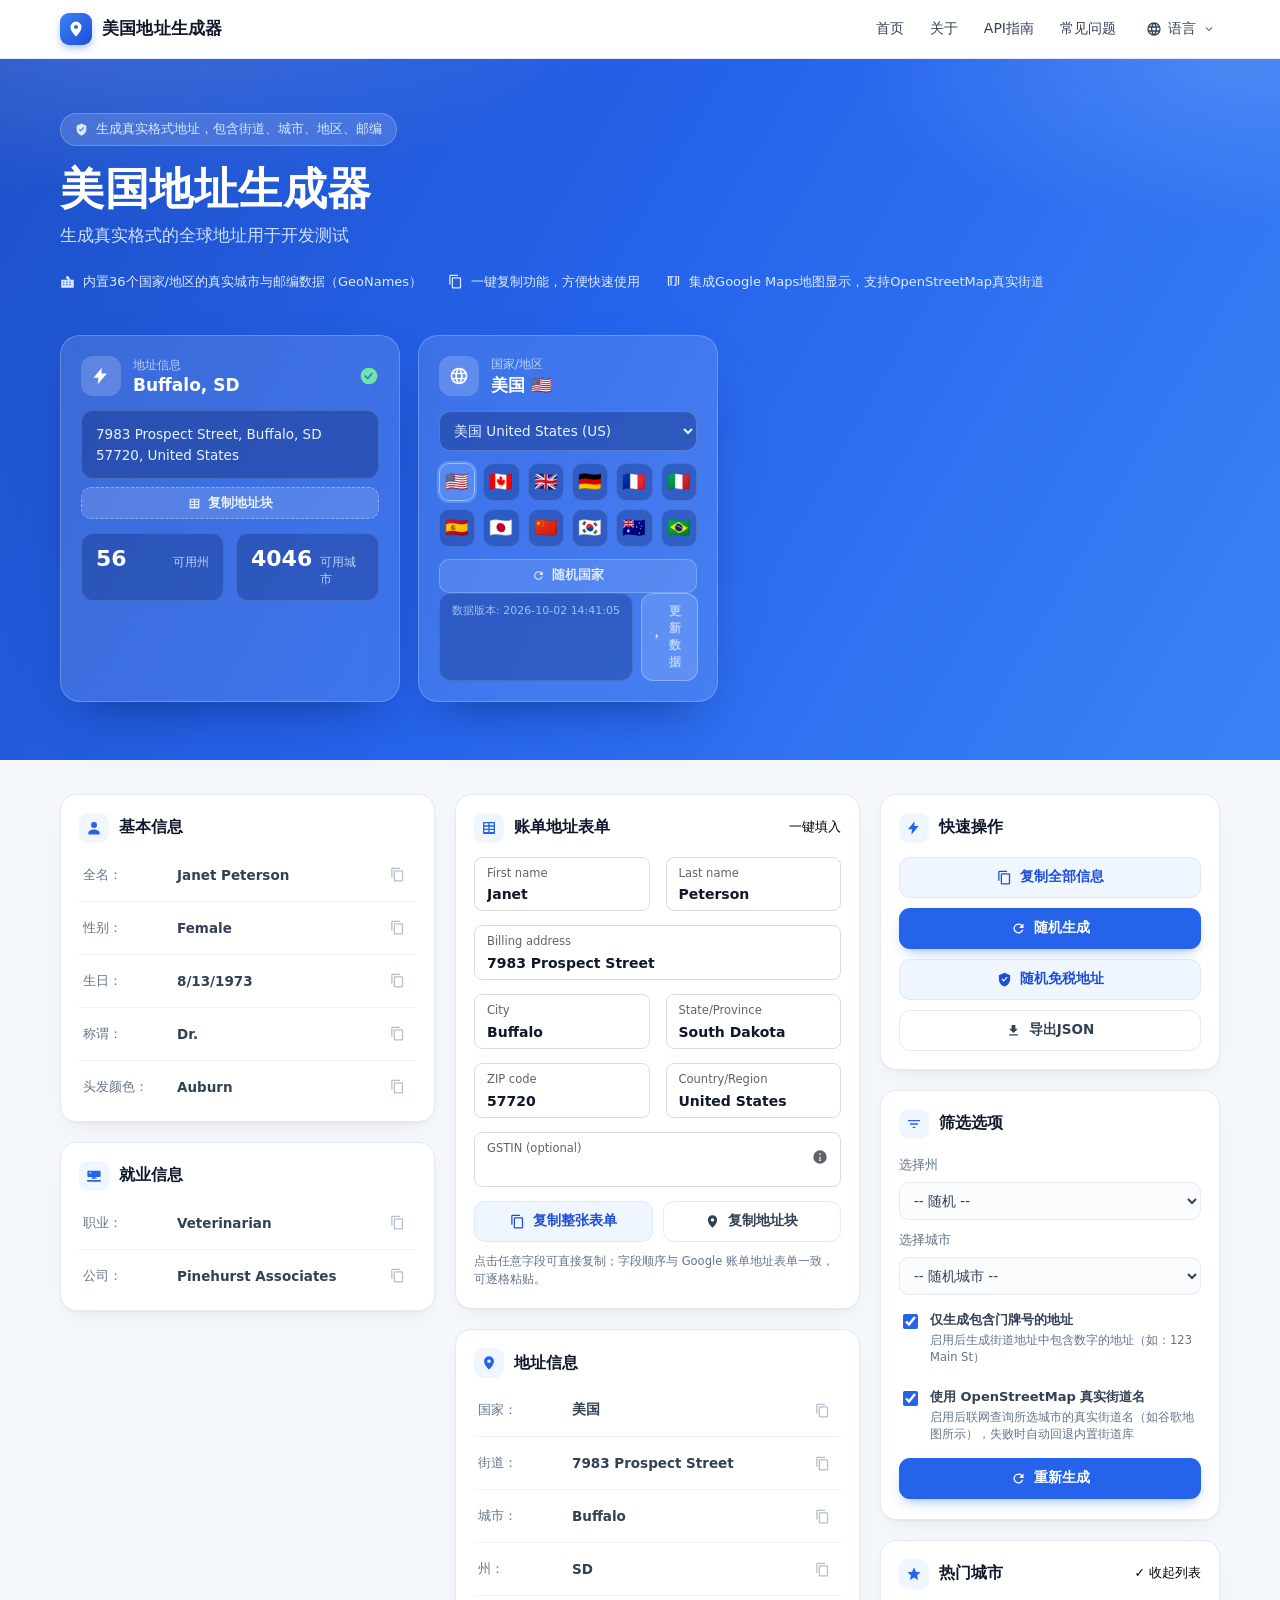
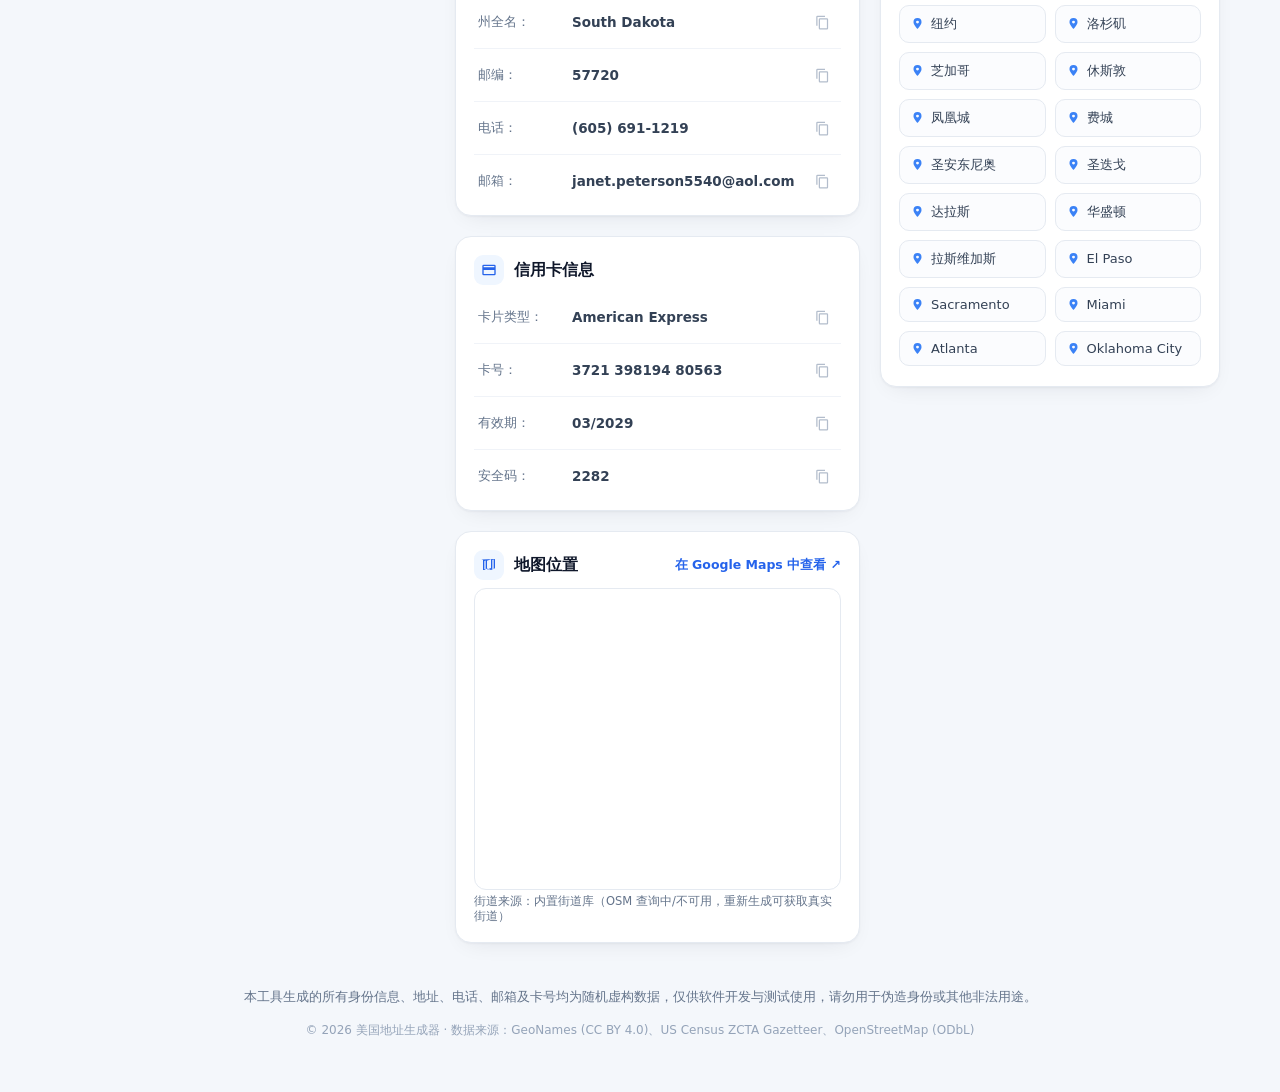
==== commit 05502b29: "修复美国海外领地(AS/GU/PR/VI/MP)州名为空导致界面显示 null 的问题" ====
--- a/index.html
+++ b/index.html
@@ -291,6 +291,6 @@
 
 <script src="js/countries_data.js?v=20261003"></script>
 <script src="js/names.js?v=20261003"></script>
-<script src="js/app.js?v=20261005d"></script>
+<script src="js/app.js?v=20261005e"></script>
 </body>
 </html>
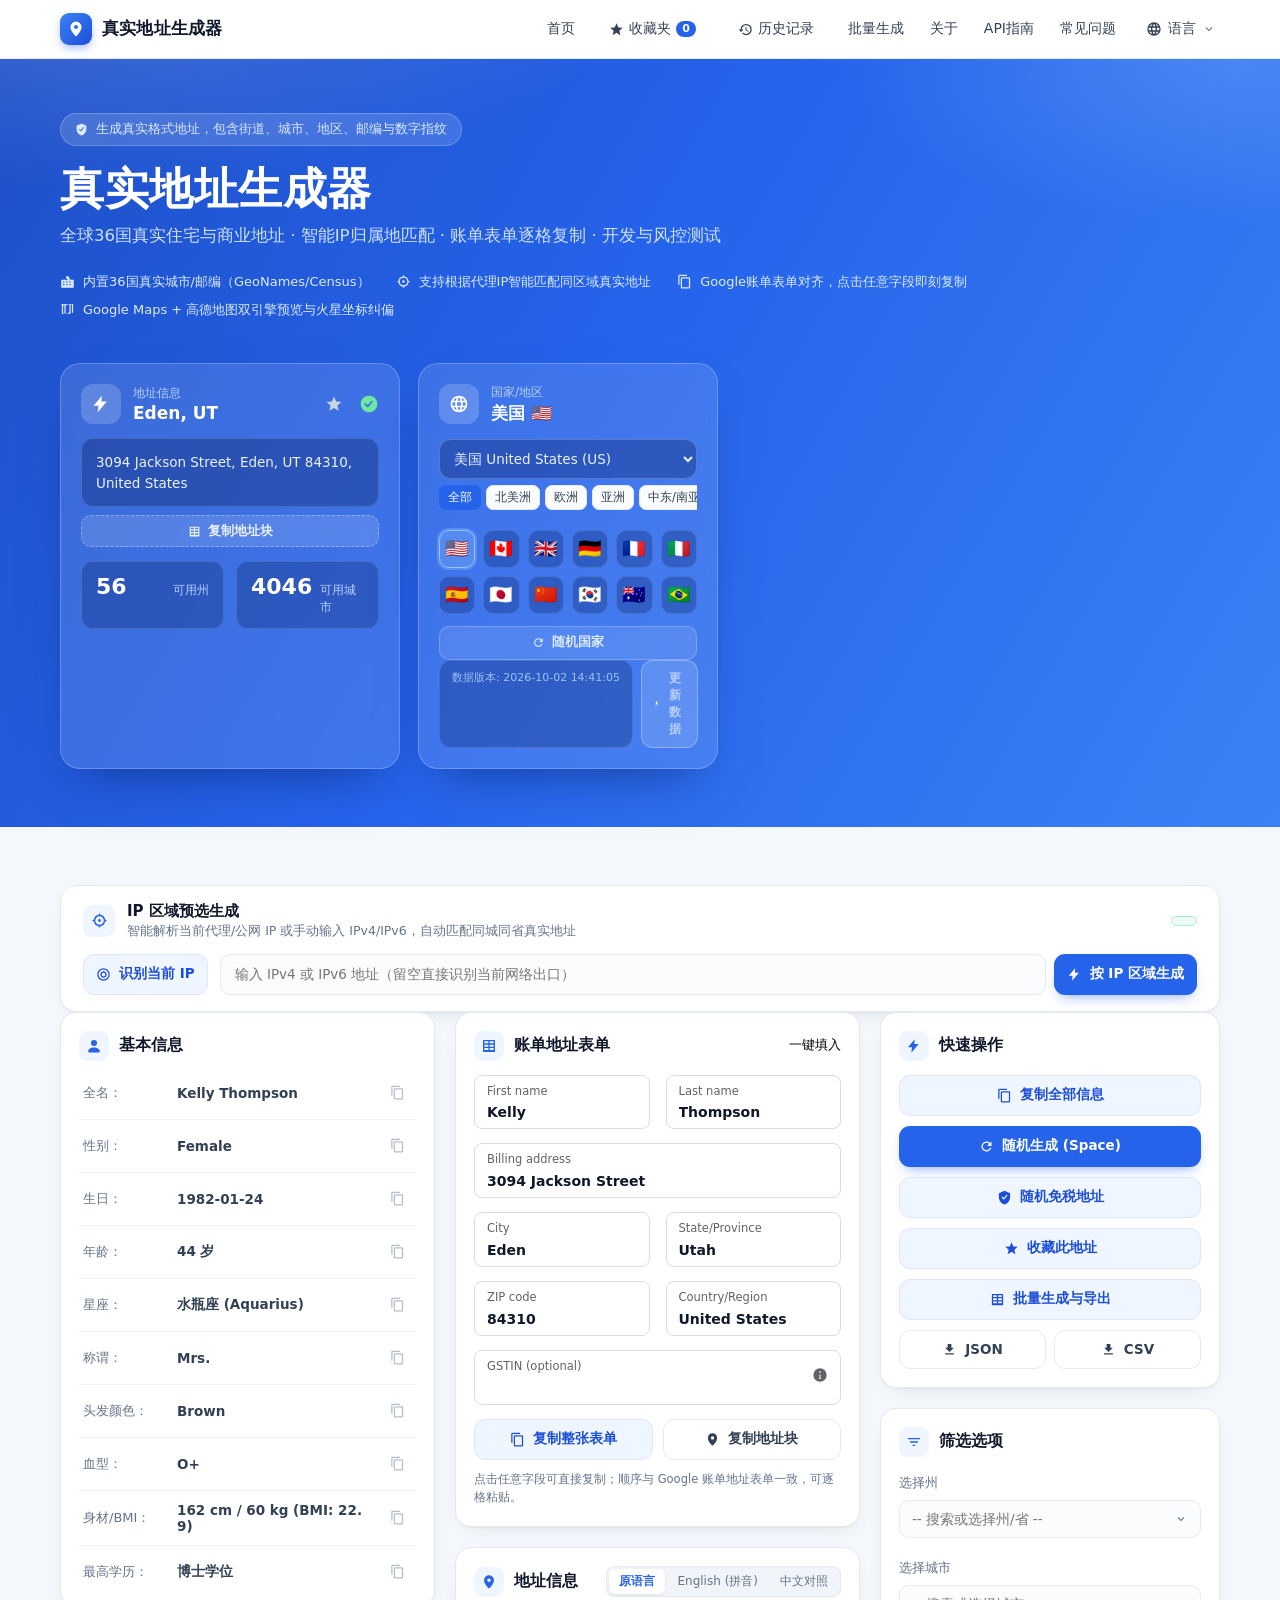
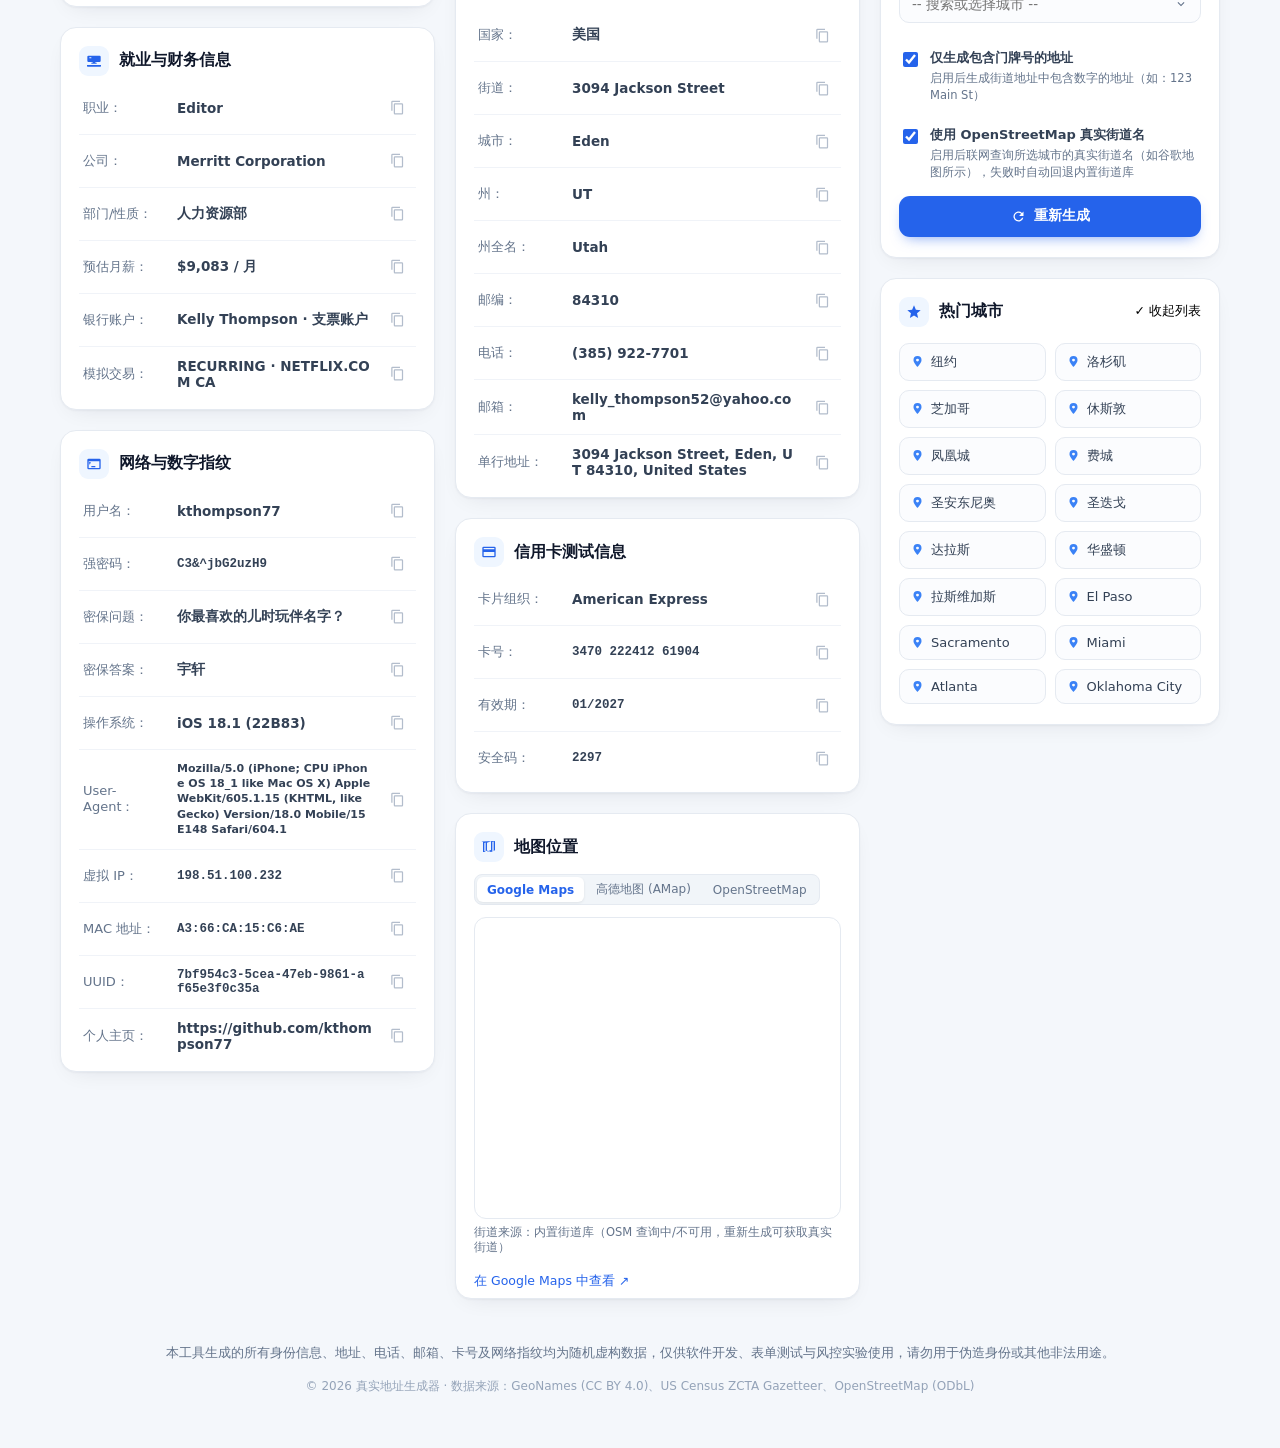
==== commit 093db27d: "feat: 升级为全功能真实地址与数字身份生成器，支持IP区域匹配、数字指纹、双地图纠偏与收藏导出" ====
--- a/index.html
+++ b/index.html
@@ -3,10 +3,10 @@
 <head>
 <meta charset="UTF-8">
 <meta name="viewport" content="width=device-width, initial-scale=1.0">
-<title>美国地址生成器 - 随机生成真实格式的美国地址</title>
-<meta name="description" content="免费在线美国地址生成器，随机生成包含街道、城市、州、邮编的真实格式美国地址，支持按州/城市筛选、账单地址表单样式逐字段复制、Google Maps 地图显示与 JSON 导出。仅供开发测试使用。">
+<title>美国与全球真实地址生成器 - 多国身份、住宅地址、账单表单与数字指纹</title>
+<meta name="description" content="全功能真实多国地址与身份信息生成器：支持全球36国真实城市/邮编/住宅地址、IP区域归属地精准生成、Google账单地址表单逐格复制、虚拟网络数字指纹、高德/谷歌双地图与中英拼音对照。">
 <link rel="icon" href="data:image/svg+xml,%3Csvg xmlns='http://www.w3.org/2000/svg' viewBox='0 0 32 32'%3E%3Crect width='32' height='32' rx='8' fill='%232563eb'/%3E%3Cpath d='M16 6a7 7 0 0 0-7 7c0 5.25 7 13 7 13s7-7.75 7-13a7 7 0 0 0-7-7zm0 9.5A2.5 2.5 0 1 1 16 10a2.5 2.5 0 0 1 0 5.5z' fill='%23fff'/%3E%3C/svg%3E">
-<link rel="stylesheet" href="css/style.css?v=20261005d">
+<link rel="stylesheet" href="css/style.css?v=20261107a">
 </head>
 <body>
 
@@ -34,6 +34,13 @@
     <symbol id="i-city" viewBox="0 0 24 24"><path d="M15 9V5.83a1 1 0 0 0-.47-.85l-3-1.9a1 1 0 0 0-1.53.85V9H2v13h20V9h-7zm-8 9H5v-2h2v2zm0-4H5v-2h2v2zm5 4h-2v-2h2v2zm0-4h-2v-2h2v2zm0-4h-2V8h2v2zm5 8h-2v-2h2v2zm0-4h-2v-2h2v2zm0-4h-2V8h2v2z"/></symbol>
     <symbol id="i-form" viewBox="0 0 24 24"><path d="M4 3h16a1 1 0 0 1 1 1v16a1 1 0 0 1-1 1H4a1 1 0 0 1-1-1V4a1 1 0 0 1 1-1zm1 2v3h6V5H5zm8 0v3h6V5h-6zM5 10v3h6v-3H5zm8 0v3h6v-3h-6zM5 15v3h6v-3H5zm8 0v3h6v-3h-6z"/></symbol>
     <symbol id="i-info" viewBox="0 0 24 24"><path d="M12 2a10 10 0 1 0 10 10A10 10 0 0 0 12 2zm0 4.2a1.3 1.3 0 1 1-1.3 1.3A1.3 1.3 0 0 1 12 6.2zm1.6 11.6h-3.2v-1.4h.9v-3.5h-.9v-1.4h2.3v4.9h.9z"/></symbol>
+    <!-- 新增实用图标 -->
+    <symbol id="i-crosshair" viewBox="0 0 24 24"><path d="M12 2a1 1 0 0 1 1 1v1.05A8.002 8.002 0 0 1 19.95 11H21a1 1 0 1 1 0 2h-1.05A8.002 8.002 0 0 1 13 19.95V21a1 1 0 1 1-2 0v-1.05A8.002 8.002 0 0 1 4.05 13H3a1 1 0 1 1 0-2h1.05A8.002 8.002 0 0 1 11 4.05V3a1 1 0 0 1 1-1zm0 4a6 6 0 1 0 0 12 6 6 0 0 0 0-12zm0 4a2 2 0 1 1 0 4 2 2 0 0 1 0-4z"/></symbol>
+    <symbol id="i-radar" viewBox="0 0 24 24"><path d="M12 2a10 10 0 1 0 10 10A10 10 0 0 0 12 2zm0 18a8 8 0 1 1 8-8 8 8 0 0 1-8 8zm0-13a5 5 0 1 0 5 5 5 5 0 0 0-5-5zm0 8a3 3 0 1 1 3-3 3 3 0 0 1-3 3zm0-10v3l2.5 2.5 1.4-1.4L13.5 8.7V7z"/></symbol>
+    <symbol id="i-history" viewBox="0 0 24 24"><path d="M13 3a9 9 0 0 0-9 9H1l3.89 3.89.07.14L9 12H6c0-3.87 3.13-7 7-7s7 3.13 7 7-3.13 7-7 7c-1.93 0-3.68-.79-4.94-2.06l-1.42 1.42A8.954 8.954 0 0 0 13 21a9 9 0 0 0 0-18zm-1 5v5l4.28 2.54.72-1.21-3.5-2.08V8H12z"/></symbol>
+    <symbol id="i-terminal" viewBox="0 0 24 24"><path d="M20 4H4a2 2 0 0 0-2 2v12a2 2 0 0 0 2 2h16a2 2 0 0 0 2-2V6a2 2 0 0 0-2-2zm0 14H4V8h16v10zm-12-3h6v2H8v-2zm-2.7-2.7L7.6 10l-2.3-1.3-.9 1.7 1.3.7-1.3.7.9 1.7z"/></symbol>
+    <symbol id="i-key" viewBox="0 0 24 24"><path d="M7 14A5 5 0 1 1 12 9c0 .4-.05.79-.14 1.16L18 16.32V19h-2.68v-1.68H13.6V15.6l-1.84-1.84c-.8.78-1.87 1.24-3.76 1.24zm0-8a3 3 0 1 0 0 6 3 3 0 0 0 0-6zm0 2a1 1 0 1 1 0 2 1 1 0 0 1 0-2z"/></symbol>
+    <symbol id="i-search" viewBox="0 0 24 24"><path d="M15.5 14h-.79l-.28-.27A6.471 6.471 0 0 0 16 9.5 6.5 6.5 0 1 0 9.5 16c1.61 0 3.09-.59 4.23-1.57l.27.28v.79l5 4.99L20.49 19l-4.99-5zm-6 0C7.01 14 5 11.99 5 9.5S7.01 5 9.5 5 14 7.01 14 9.5 11.99 14 9.5 14z"/></symbol>
   </defs>
 </svg>
 
@@ -42,10 +49,20 @@
   <div class="nav-inner">
     <a class="brand" href="#top">
       <span class="brand-logo"><svg><use href="#i-pin"/></svg></span>
-      <span class="brand-name" data-i18n="brand">美国地址生成器</span>
+      <span class="brand-name" data-i18n="brand">真实地址生成器</span>
     </a>
     <nav class="nav-links">
       <a href="#top" data-i18n="nav.home">首页</a>
+      <button class="nav-btn-link" id="navFavBtn" type="button">
+        <svg class="nav-ic"><use href="#i-star"/></svg>
+        <span data-i18n="nav.fav">收藏夹</span>
+        <span class="nav-badge" id="navFavBadge">0</span>
+      </button>
+      <button class="nav-btn-link" id="navHistBtn" type="button">
+        <svg class="nav-ic"><use href="#i-history"/></svg>
+        <span data-i18n="nav.hist">历史记录</span>
+      </button>
+      <a href="#" id="navBatchBtn" data-i18n="nav.batch">批量生成</a>
       <a href="#" id="navAbout" data-i18n="nav.about">关于</a>
       <a href="#" id="navApi" data-i18n="nav.api">API指南</a>
       <a href="#" id="navFaq" data-i18n="nav.faq">常见问题</a>
@@ -68,14 +85,15 @@
     <div class="hero-left">
       <div class="hero-badge">
         <svg><use href="#i-shield"/></svg>
-        <span data-i18n="hero.badge">生成真实格式地址，包含街道、城市、地区、邮编</span>
+        <span data-i18n="hero.badge">生成真实格式地址，包含街道、城市、地区、邮编与数字指纹</span>
       </div>
-      <h1 data-i18n="hero.title">美国地址生成器</h1>
-      <p class="hero-sub" data-i18n="hero.sub">生成真实格式的全球地址用于开发测试</p>
+      <h1 data-i18n="hero.title">真实地址生成器</h1>
+      <p class="hero-sub" data-i18n="hero.sub">全球36国真实住宅与商业地址 · 智能IP归属地匹配 · 账单表单逐格复制 · 开发与风控测试</p>
       <div class="hero-feats">
-        <div class="feat"><svg><use href="#i-city"/></svg><span data-i18n="hero.f1">内置36个国家/地区的真实城市与邮编数据（GeoNames）</span></div>
-        <div class="feat"><svg><use href="#i-copy"/></svg><span data-i18n="hero.f2">一键复制功能，方便快速使用</span></div>
-        <div class="feat"><svg><use href="#i-map"/></svg><span data-i18n="hero.f3">集成Google Maps地图显示，支持OpenStreetMap真实街道</span></div>
+        <div class="feat"><svg><use href="#i-city"/></svg><span data-i18n="hero.f1">内置36国真实城市/邮编（GeoNames/Census）</span></div>
+        <div class="feat"><svg><use href="#i-crosshair"/></svg><span data-i18n="hero.f_ip">支持根据代理IP智能匹配同区域真实地址</span></div>
+        <div class="feat"><svg><use href="#i-copy"/></svg><span data-i18n="hero.f2">Google账单表单对齐，点击任意字段即刻复制</span></div>
+        <div class="feat"><svg><use href="#i-map"/></svg><span data-i18n="hero.f3">Google Maps + 高德地图双引擎预览与火星坐标纠偏</span></div>
       </div>
     </div>
     <div class="hero-right">
@@ -86,6 +104,7 @@
             <span class="hint" data-i18n="hero.cardTitle">地址信息</span>
             <strong id="heroCity">--</strong>
           </div>
+          <button class="hero-fav-btn" id="heroFavBtn" type="button" title="收藏此地址"><svg><use href="#i-star"/></svg></button>
           <svg class="ok" id="heroOk"><use href="#i-check-circle"/></svg>
         </div>
         <button class="hero-addr" id="heroAddr" title="点击复制完整地址">--</button>
@@ -104,6 +123,8 @@
           </div>
         </div>
         <select id="selCountry" class="country-select" aria-label="Country"></select>
+        <!-- 大洲分组切换标签 -->
+        <div class="continent-tabs" id="continentTabs"></div>
         <div class="flag-chips" id="countryChips"></div>
         <div class="country-foot">
           <button class="mini-btn" id="btnRandCountry"><svg><use href="#i-refresh"/></svg><span data-i18n="hero.randomCountry">随机国家</span></button>
@@ -119,32 +140,85 @@
 
 <!-- ========= 主体 ========= -->
 <main class="main">
+
+  <!-- IP 区域预选与定位生成 -->
+  <section class="ip-panel" id="ipPanel">
+    <div class="ip-head">
+      <span class="ip-tag"><svg><use href="#i-crosshair"/></svg></span>
+      <div class="ip-desc">
+        <strong data-i18n="ip.title">IP 区域预选生成</strong>
+        <span class="ip-sub" data-i18n="ip.desc">智能解析当前代理/公网 IP 或手动输入 IPv4/IPv6，自动匹配同城同省真实地址</span>
+      </div>
+      <div class="ip-status-badge" id="ipStatusBadge" hidden></div>
+    </div>
+    <div class="ip-body">
+      <button class="btn soft" id="btnDetectIp" type="button">
+        <svg><use href="#i-radar"/></svg><span data-i18n="ip.detect">使用当前 IP</span>
+      </button>
+      <div class="ip-field">
+        <input type="text" id="ipInput" placeholder="输入 IPv4 或 IPv6 地址（留空直接识别当前网络出口）" autocomplete="off" spellcheck="false">
+        <button class="btn solid" id="btnGenIp" type="button">
+          <svg><use href="#i-bolt"/></svg><span data-i18n="ip.gen">按 IP 区域生成</span>
+        </button>
+      </div>
+    </div>
+  </section>
+
   <div class="grid">
 
     <!-- 左列 -->
     <div class="col">
+      <!-- 基本信息 -->
       <section class="card" id="cardBasic">
         <h2><span class="cicon blue"><svg><use href="#i-user"/></svg></span><span data-i18n="card.basic">基本信息</span></h2>
         <div class="rows">
           <div class="row"><span class="lb" data-i18n="f.fullName">全名：</span><span class="val" id="f-fullName">--</span><button class="cp" data-copy="fullName" title="复制"><svg><use href="#i-copy"/></svg></button></div>
           <div class="row"><span class="lb" data-i18n="f.gender">性别：</span><span class="val" id="f-gender">--</span><button class="cp" data-copy="gender"><svg><use href="#i-copy"/></svg></button></div>
           <div class="row"><span class="lb" data-i18n="f.dob">生日：</span><span class="val" id="f-dob">--</span><button class="cp" data-copy="dob"><svg><use href="#i-copy"/></svg></button></div>
+          <div class="row"><span class="lb" data-i18n="f.age">年龄：</span><span class="val" id="f-age">--</span><button class="cp" data-copy="age"><svg><use href="#i-copy"/></svg></button></div>
+          <div class="row"><span class="lb" data-i18n="f.zodiac">星座：</span><span class="val" id="f-zodiac">--</span><button class="cp" data-copy="zodiac"><svg><use href="#i-copy"/></svg></button></div>
           <div class="row"><span class="lb" data-i18n="f.title">称谓：</span><span class="val" id="f-title">--</span><button class="cp" data-copy="title"><svg><use href="#i-copy"/></svg></button></div>
           <div class="row"><span class="lb" data-i18n="f.hair">头发颜色：</span><span class="val" id="f-hair">--</span><button class="cp" data-copy="hair"><svg><use href="#i-copy"/></svg></button></div>
-        </div>
-      </section>
-
+          <div class="row"><span class="lb" data-i18n="f.blood">血型：</span><span class="val" id="f-blood">--</span><button class="cp" data-copy="bloodType"><svg><use href="#i-copy"/></svg></button></div>
+          <div class="row"><span class="lb" data-i18n="f.body">身高/体重/BMI：</span><span class="val" id="f-body">--</span><button class="cp" data-copy="bodyStats"><svg><use href="#i-copy"/></svg></button></div>
+          <div class="row"><span class="lb" data-i18n="f.edu">最高学历：</span><span class="val" id="f-edu">--</span><button class="cp" data-copy="education"><svg><use href="#i-copy"/></svg></button></div>
+        </div>
+      </section>
+
+      <!-- 就业与财务 -->
       <section class="card" id="cardJob">
-        <h2><span class="cicon blue"><svg><use href="#i-briefcase"/></svg></span><span data-i18n="card.job">就业信息</span></h2>
+        <h2><span class="cicon blue"><svg><use href="#i-briefcase"/></svg></span><span data-i18n="card.job">就业与财务信息</span></h2>
         <div class="rows">
           <div class="row"><span class="lb" data-i18n="f.occupation">职业：</span><span class="val" id="f-occupation">--</span><button class="cp" data-copy="occupation"><svg><use href="#i-copy"/></svg></button></div>
           <div class="row"><span class="lb" data-i18n="f.company">公司：</span><span class="val" id="f-company">--</span><button class="cp" data-copy="company"><svg><use href="#i-copy"/></svg></button></div>
+          <div class="row"><span class="lb" data-i18n="f.dept">部门/性质：</span><span class="val" id="f-dept">--</span><button class="cp" data-copy="department"><svg><use href="#i-copy"/></svg></button></div>
+          <div class="row"><span class="lb" data-i18n="f.salary">预估月薪：</span><span class="val" id="f-salary">--</span><button class="cp" data-copy="salary"><svg><use href="#i-copy"/></svg></button></div>
+          <div class="row"><span class="lb" data-i18n="f.account">银行账户：</span><span class="val" id="f-account">--</span><button class="cp" data-copy="accountDisplayName"><svg><use href="#i-copy"/></svg></button></div>
+          <div class="row"><span class="lb" data-i18n="f.trans">模拟交易：</span><span class="val" id="f-trans">--</span><button class="cp" data-copy="transactionDesc"><svg><use href="#i-copy"/></svg></button></div>
+        </div>
+      </section>
+
+      <!-- 网络与数字指纹 -->
+      <section class="card" id="cardDigital">
+        <h2><span class="cicon blue"><svg><use href="#i-terminal"/></svg></span><span data-i18n="card.digital">网络与数字指纹</span></h2>
+        <div class="rows">
+          <div class="row"><span class="lb" data-i18n="f.username">用户名：</span><span class="val" id="f-username">--</span><button class="cp" data-copy="username"><svg><use href="#i-copy"/></svg></button></div>
+          <div class="row"><span class="lb" data-i18n="f.password">强密码：</span><span class="val mono" id="f-password">--</span><button class="cp" data-copy="password"><svg><use href="#i-copy"/></svg></button></div>
+          <div class="row"><span class="lb" data-i18n="f.secQ">密保问题：</span><span class="val" id="f-secQ">--</span><button class="cp" data-copy="securityQuestion"><svg><use href="#i-copy"/></svg></button></div>
+          <div class="row"><span class="lb" data-i18n="f.secA">密保答案：</span><span class="val" id="f-secA">--</span><button class="cp" data-copy="securityAnswer"><svg><use href="#i-copy"/></svg></button></div>
+          <div class="row"><span class="lb" data-i18n="f.os">操作系统：</span><span class="val" id="f-os">--</span><button class="cp" data-copy="os"><svg><use href="#i-copy"/></svg></button></div>
+          <div class="row"><span class="lb" data-i18n="f.ua">User-Agent：</span><span class="val ua-val" id="f-ua" title="浏览器用户代理">--</span><button class="cp" data-copy="userAgent"><svg><use href="#i-copy"/></svg></button></div>
+          <div class="row"><span class="lb" data-i18n="f.docIp">虚拟 IP：</span><span class="val mono" id="f-docIp">--</span><button class="cp" data-copy="docIp"><svg><use href="#i-copy"/></svg></button></div>
+          <div class="row"><span class="lb" data-i18n="f.mac">MAC 地址：</span><span class="val mono" id="f-mac">--</span><button class="cp" data-copy="macAddress"><svg><use href="#i-copy"/></svg></button></div>
+          <div class="row"><span class="lb" data-i18n="f.uuid">UUID：</span><span class="val mono" id="f-uuid">--</span><button class="cp" data-copy="uuid"><svg><use href="#i-copy"/></svg></button></div>
+          <div class="row"><span class="lb" data-i18n="f.url">个人主页：</span><span class="val" id="f-url">--</span><button class="cp" data-copy="personalUrl"><svg><use href="#i-copy"/></svg></button></div>
         </div>
       </section>
     </div>
 
     <!-- 中列 -->
     <div class="col">
+      <!-- 账单地址表单 -->
       <section class="card" id="cardBilling">
         <h2>
           <span class="cicon blue"><svg><use href="#i-form"/></svg></span>
@@ -195,8 +269,16 @@
         </div>
       </section>
 
+      <!-- 地址信息（多语言切换） -->
       <section class="card" id="cardAddr">
-        <h2><span class="cicon blue"><svg><use href="#i-pin"/></svg></span><span data-i18n="card.addr">地址信息</span></h2>
+        <div class="card-head-bar">
+          <h2><span class="cicon blue"><svg><use href="#i-pin"/></svg></span><span data-i18n="card.addr">地址信息</span></h2>
+          <div class="seg-tabs" id="addrLangTabs">
+            <button type="button" class="seg-tab active" data-addr-lang="native" data-i18n="addr.native">原语言</button>
+            <button type="button" class="seg-tab" data-addr-lang="en" data-i18n="addr.en">English (拼音)</button>
+            <button type="button" class="seg-tab" data-addr-lang="zh" data-i18n="addr.zh">中文对照</button>
+          </div>
+        </div>
         <div class="rows">
           <div class="row"><span class="lb" data-i18n="f.country">国家：</span><span class="val" id="f-country">--</span><button class="cp" data-copy="country"><svg><use href="#i-copy"/></svg></button></div>
           <div class="row"><span class="lb" data-i18n="f.street">街道：</span><span class="val" id="f-street">--</span><button class="cp" data-copy="street"><svg><use href="#i-copy"/></svg></button></div>
@@ -206,51 +288,89 @@
           <div class="row"><span class="lb" data-i18n="f.zip">邮编：</span><span class="val" id="f-zip">--</span><button class="cp" data-copy="zip"><svg><use href="#i-copy"/></svg></button></div>
           <div class="row"><span class="lb" data-i18n="f.phone">电话：</span><span class="val" id="f-phone">--</span><button class="cp" data-copy="phone"><svg><use href="#i-copy"/></svg></button></div>
           <div class="row"><span class="lb" data-i18n="f.email">邮箱：</span><span class="val" id="f-email">--</span><button class="cp" data-copy="email"><svg><use href="#i-copy"/></svg></button></div>
-        </div>
-      </section>
-
+          <div class="row full-row"><span class="lb" data-i18n="f.fullAddr">单行地址：</span><span class="val" id="f-fullAddr">--</span><button class="cp" data-copy="fullAddress"><svg><use href="#i-copy"/></svg></button></div>
+        </div>
+      </section>
+
+      <!-- 信用卡信息 -->
       <section class="card" id="cardCard">
-        <h2><span class="cicon blue"><svg><use href="#i-card"/></svg></span><span data-i18n="card.credit">信用卡信息</span></h2>
+        <h2><span class="cicon blue"><svg><use href="#i-card"/></svg></span><span data-i18n="card.credit">信用卡测试信息</span></h2>
         <div class="rows">
-          <div class="row"><span class="lb" data-i18n="f.cardType">卡片类型：</span><span class="val" id="f-cardType">--</span><button class="cp" data-copy="cardType"><svg><use href="#i-copy"/></svg></button></div>
-          <div class="row"><span class="lb" data-i18n="f.cardNumber">卡号：</span><span class="val" id="f-cardNumber">--</span><button class="cp" data-copy="cardNumber"><svg><use href="#i-copy"/></svg></button></div>
-          <div class="row"><span class="lb" data-i18n="f.cardExpiry">有效期：</span><span class="val" id="f-cardExpiry">--</span><button class="cp" data-copy="cardExpiry"><svg><use href="#i-copy"/></svg></button></div>
-          <div class="row"><span class="lb" data-i18n="f.cardCvv">安全码：</span><span class="val" id="f-cardCvv">--</span><button class="cp" data-copy="cardCvv"><svg><use href="#i-copy"/></svg></button></div>
-        </div>
-      </section>
-
+          <div class="row"><span class="lb" data-i18n="f.cardType">卡片组织：</span><span class="val" id="f-cardType">--</span><button class="cp" data-copy="cardType"><svg><use href="#i-copy"/></svg></button></div>
+          <div class="row"><span class="lb" data-i18n="f.cardNumber">卡号：</span><span class="val mono" id="f-cardNumber">--</span><button class="cp" data-copy="cardNumber"><svg><use href="#i-copy"/></svg></button></div>
+          <div class="row"><span class="lb" data-i18n="f.cardExpiry">有效期：</span><span class="val mono" id="f-cardExpiry">--</span><button class="cp" data-copy="cardExpiry"><svg><use href="#i-copy"/></svg></button></div>
+          <div class="row"><span class="lb" data-i18n="f.cardCvv">安全码：</span><span class="val mono" id="f-cardCvv">--</span><button class="cp" data-copy="cardCvv"><svg><use href="#i-copy"/></svg></button></div>
+        </div>
+      </section>
+
+      <!-- 地图预览（双地图与火星坐标纠偏） -->
       <section class="card" id="cardMap">
-        <h2>
-          <span class="cicon blue"><svg><use href="#i-map"/></svg></span>
-          <span data-i18n="card.map">地图位置</span>
-          <a class="hlink" id="gmapsLink" href="#" target="_blank" rel="noopener" data-i18n="map.open">在 Google Maps 中查看 ↗</a>
-        </h2>
+        <div class="card-head-bar">
+          <h2>
+            <span class="cicon blue"><svg><use href="#i-map"/></svg></span>
+            <span data-i18n="card.map">地图位置</span>
+          </h2>
+          <div class="seg-tabs" id="mapTabs">
+            <button type="button" class="seg-tab active" data-map-type="google">Google Maps</button>
+            <button type="button" class="seg-tab" data-map-type="amap" id="tabAmap">高德地图 (AMap)</button>
+            <button type="button" class="seg-tab" data-map-type="osm">OpenStreetMap</button>
+          </div>
+        </div>
         <div class="map-wrap">
-          <iframe id="mapFrame" title="Google Maps" loading="lazy" referrerpolicy="no-referrer-when-downgrade" allowfullscreen></iframe>
-        </div>
-        <p class="map-src" id="streetSrc"></p>
+          <iframe id="mapFrame" title="Map Preview" loading="lazy" referrerpolicy="no-referrer-when-downgrade" allowfullscreen></iframe>
+        </div>
+        <div class="map-foot">
+          <p class="map-src" id="streetSrc"></p>
+          <div class="map-links">
+            <a class="hlink" id="gmapsLink" href="#" target="_blank" rel="noopener" data-i18n="map.openGmaps">在 Google Maps 中查看 ↗</a>
+            <a class="hlink" id="amapLink" href="#" target="_blank" rel="noopener" data-i18n="map.openAmap" style="display:none">在高德地图查看 ↗</a>
+          </div>
+        </div>
       </section>
     </div>
 
     <!-- 右列 -->
     <div class="col side">
+      <!-- 快速操作 -->
       <section class="card" id="cardQuick">
         <h2><span class="cicon blue"><svg><use href="#i-bolt"/></svg></span><span data-i18n="card.quick">快速操作</span></h2>
         <div class="quick">
           <button class="btn soft" id="btnCopyAll"><svg><use href="#i-copy"/></svg><span data-i18n="q.copyAll">复制全部信息</span></button>
-          <button class="btn solid" id="btnGen"><svg><use href="#i-refresh"/></svg><span data-i18n="q.random">随机生成</span></button>
+          <button class="btn solid" id="btnGen"><svg><use href="#i-refresh"/></svg><span data-i18n="q.random">随机生成 (Space)</span></button>
           <button class="btn soft" id="btnTaxFree"><svg><use href="#i-shield"/></svg><span data-i18n="q.taxFree">随机免税地址</span></button>
-          <button class="btn ghost" id="btnExport"><svg><use href="#i-download"/></svg><span data-i18n="q.export">导出JSON</span></button>
-        </div>
-      </section>
-
+          <button class="btn soft" id="btnFav"><svg><use href="#i-star"/></svg><span data-i18n="q.fav">收藏此地址</span></button>
+          <button class="btn soft" id="btnBatch"><svg><use href="#i-form"/></svg><span data-i18n="q.batch">批量生成与导出</span></button>
+          <div class="quick-row">
+            <button class="btn ghost flex-1" id="btnExport"><svg><use href="#i-download"/></svg><span data-i18n="q.export">JSON</span></button>
+            <button class="btn ghost flex-1" id="btnExportCsv"><svg><use href="#i-download"/></svg><span data-i18n="q.exportCsv">CSV</span></button>
+          </div>
+        </div>
+      </section>
+
+      <!-- 筛选选项（可搜索 Combobox） -->
       <section class="card" id="cardFilter">
         <h2><span class="cicon blue"><svg><use href="#i-filter"/></svg></span><span data-i18n="card.filter">筛选选项</span></h2>
         <div class="filters">
-          <label class="flb" for="selState" id="lblRegionFilter">选择州</label>
-          <select id="selState"><option value="" data-i18n="flt.anyState">-- 随机 --</option></select>
-          <label class="flb" for="selCity" data-i18n="flt.city">选择城市</label>
-          <select id="selCity"><option value="" data-i18n="flt.anyCity">-- 随机城市 --</option></select>
+          <label class="flb" for="comboStateInput" id="lblRegionFilter">选择州</label>
+          <div class="combobox-wrap" id="comboStateWrap">
+            <div class="combo-input-box">
+              <input type="text" class="combo-input" id="comboStateInput" placeholder="-- 搜索或选择州/省 --" autocomplete="off">
+              <button type="button" class="combo-arrow" id="comboStateBtn" aria-label="Toggle dropdown"><svg><use href="#i-chevron-down"/></svg></button>
+            </div>
+            <div class="combo-dropdown" id="comboStateList" hidden></div>
+            <select id="selState" style="display:none"></select>
+          </div>
+
+          <label class="flb" for="comboCityInput" data-i18n="flt.city">选择城市</label>
+          <div class="combobox-wrap" id="comboCityWrap">
+            <div class="combo-input-box">
+              <input type="text" class="combo-input" id="comboCityInput" placeholder="-- 搜索或选择城市 --" autocomplete="off">
+              <button type="button" class="combo-arrow" id="comboCityBtn" aria-label="Toggle dropdown"><svg><use href="#i-chevron-down"/></svg></button>
+            </div>
+            <div class="combo-dropdown" id="comboCityList" hidden></div>
+            <select id="selCity" style="display:none"></select>
+          </div>
+
           <label class="chk">
             <input type="checkbox" id="chkHouse" checked>
             <span><b data-i18n="flt.house">仅生成包含门牌号的地址</b><i data-i18n="flt.houseHint">启用后生成街道地址中包含数字的地址（如：123 Main St）</i></span>
@@ -263,6 +383,7 @@
         </div>
       </section>
 
+      <!-- 热门城市 -->
       <section class="card" id="cardHot">
         <h2><span class="cicon blue"><svg><use href="#i-star"/></svg></span><span data-i18n="card.hot">热门城市</span>
           <button class="hlink asbtn" id="hotToggle" data-i18n="hot.collapse">✓ 收起列表</button>
@@ -275,8 +396,8 @@
 </main>
 
 <footer class="foot">
-  <p><span data-i18n="foot.disclaimer">本工具生成的所有身份信息、地址、电话、邮箱及卡号均为随机虚构数据，仅供软件开发与测试使用，请勿用于伪造身份或其他非法用途。</span></p>
-  <p class="muted">© 2026 美国地址生成器 · <span data-i18n="foot.src">数据来源：GeoNames (CC BY 4.0)、US Census ZCTA Gazetteer、OpenStreetMap (ODbL)</span></p>
+  <p><span data-i18n="foot.disclaimer">本工具生成的所有身份信息、地址、电话、邮箱、卡号及网络指纹均为随机虚构数据，仅供软件开发、表单测试与风控实验使用，请勿用于伪造身份或其他非法用途。</span></p>
+  <p class="muted">© 2026 真实地址生成器 · <span data-i18n="foot.src">数据来源：GeoNames (CC BY 4.0)、US Census ZCTA Gazetteer、OpenStreetMap (ODbL)</span></p>
 </footer>
 
 <!-- ========= 模态框 ========= -->
@@ -290,7 +411,7 @@
 <div class="toast" id="toast" hidden></div>
 
 <script src="js/countries_data.js?v=20261003"></script>
-<script src="js/names.js?v=20261003"></script>
-<script src="js/app.js?v=20261005e"></script>
+<script src="js/names.js?v=20261107a"></script>
+<script src="js/app.js?v=20261107a"></script>
 </body>
 </html>
--- a/css/style.css
+++ b/css/style.css
@@ -377,3 +377,144 @@
   .nav-links > a { display: none; }
   .brand-name { font-size: 15px; }
 }
+
+/* ============ 顶部导航扩展 ============ */
+.nav-btn-link {
+  display: inline-flex; align-items: center; gap: 5px;
+  border: 0; background: none; font-size: 14px; color: var(--ink-2);
+  padding: 6px 8px; border-radius: 8px; transition: all .15s ease;
+}
+.nav-btn-link:hover { color: var(--blue-600); background: var(--blue-50); }
+.nav-ic { width: 15px; height: 15px; flex: none; }
+.nav-badge {
+  background: var(--blue-600); color: #fff; font-size: 11px; font-weight: 700;
+  padding: 1px 6px; border-radius: 999px; line-height: 1.2;
+}
+
+/* ============ IP 区域预选条 ============ */
+.ip-panel {
+  max-width: 1200px; margin: 24px auto 0; padding: 16px 22px;
+  background: #fff; border: 1px solid var(--line); border-radius: 16px;
+  box-shadow: var(--shadow);
+  display: flex; flex-direction: column; gap: 14px;
+}
+.ip-head { display: flex; align-items: center; gap: 12px; flex-wrap: wrap; }
+.ip-tag {
+  width: 32px; height: 32px; border-radius: 9px;
+  background: var(--blue-50); color: var(--blue-600);
+  display: grid; place-items: center; flex: none;
+}
+.ip-tag svg { width: 17px; height: 17px; }
+.ip-desc { display: flex; flex-direction: column; gap: 2px; flex: 1; min-width: 240px; }
+.ip-desc strong { font-size: 15px; color: var(--ink); }
+.ip-desc .ip-sub { font-size: 12.5px; color: var(--muted); }
+.ip-status-badge {
+  display: inline-flex; align-items: center; gap: 6px;
+  background: #ecfdf5; border: 1px solid #a7f3d0; color: #065f46;
+  padding: 4px 12px; border-radius: 999px; font-size: 12px; font-weight: 500;
+}
+.ip-status-badge.error { background: #fef2f2; border-color: #fecaca; color: #991b1b; }
+.ip-status-badge.warning { background: #fffbeb; border-color: #fde68a; color: #92400e; }
+.ip-body { display: flex; gap: 12px; align-items: center; flex-wrap: wrap; }
+.ip-field { display: flex; gap: 8px; flex: 1; min-width: 280px; }
+.ip-field input {
+  flex: 1; padding: 10px 14px; border: 1px solid var(--line); border-radius: 10px;
+  background: #fbfcfe; color: var(--ink); font-size: 13.5px; outline: none;
+  font-family: inherit;
+}
+.ip-field input:focus { border-color: var(--blue-500); box-shadow: 0 0 0 3px rgba(59, 130, 246, .15); }
+.ip-auto-btn { white-space: nowrap; }
+
+/* ============ 分段控制 (Segmented Tabs) ============ */
+.card-head-bar {
+  display: flex; align-items: center; justify-content: space-between;
+  gap: 12px; margin-bottom: 12px; flex-wrap: wrap;
+}
+.card-head-bar h2 { margin: 0; }
+.seg-tabs {
+  display: inline-flex; background: #f1f5f9; border-radius: 8px; padding: 2px;
+  gap: 2px; border: 1px solid var(--line);
+}
+.seg-tab {
+  border: 0; background: none; font-size: 12px; padding: 4px 10px;
+  border-radius: 6px; color: var(--muted); font-weight: 500; transition: all .15s ease;
+}
+.seg-tab:hover { color: var(--ink); }
+.seg-tab.active { background: #fff; color: var(--blue-600); font-weight: 600; box-shadow: 0 1px 3px rgba(0,0,0,.08); }
+
+/* ============ 大洲标签 ============ */
+.continent-tabs {
+  display: flex; gap: 5px; overflow-x: auto; padding: 6px 0 8px;
+  scrollbar-width: none;
+}
+.continent-tabs::-webkit-scrollbar { display: none; }
+.continent-chip {
+  flex: none; border: 1px solid var(--line); background: #fbfcfe;
+  color: var(--ink-2); font-size: 11.5px; padding: 4px 8px; border-radius: 7px;
+  transition: all .12s ease;
+}
+.continent-chip:hover { border-color: var(--blue-500); color: var(--blue-600); }
+.continent-chip.active { background: var(--blue-600); color: #fff; border-color: var(--blue-600); }
+
+/* ============ 收藏星标 ============ */
+.hero-fav-btn {
+  background: none; border: 0; padding: 4px; color: #cbd5e1; border-radius: 6px;
+  display: grid; place-items: center; transition: color .15s, transform .15s; margin-left: auto;
+}
+.hero-fav-btn svg { width: 18px; height: 18px; }
+.hero-fav-btn:hover { color: #f59e0b; transform: scale(1.15); }
+.hero-fav-btn.active { color: #f59e0b; }
+.hero-fav-btn.active svg { fill: #f59e0b; }
+
+/* ============ 可搜索 Combobox ============ */
+.combobox-wrap { position: relative; margin-bottom: 10px; }
+.combo-input-box {
+  display: flex; align-items: center; position: relative;
+  border: 1px solid var(--line); border-radius: 10px; background: #fbfcfe;
+}
+.combo-input-box:focus-within { border-color: var(--blue-500); box-shadow: 0 0 0 3px rgba(59, 130, 246, .15); }
+.combo-input {
+  width: 100%; border: 0; background: none; padding: 10px 34px 10px 12px;
+  font-size: 13.5px; color: var(--ink); outline: none; font-family: inherit;
+}
+.combo-arrow {
+  position: absolute; right: 8px; top: 50%; transform: translateY(-50%);
+  border: 0; background: none; color: var(--muted); padding: 4px; display: grid; place-items: center;
+}
+.combo-arrow svg { width: 14px; height: 14px; }
+.combo-dropdown {
+  position: absolute; left: 0; top: calc(100% + 4px); right: 0;
+  max-height: 220px; overflow-y: auto; background: #fff;
+  border: 1px solid var(--line); border-radius: 10px;
+  box-shadow: 0 10px 25px -5px rgba(15, 23, 42, .15); z-index: 40; padding: 4px;
+}
+.combo-dropdown[hidden] { display: none; }
+.combo-opt {
+  display: flex; align-items: center; justify-content: space-between;
+  padding: 8px 10px; font-size: 13px; color: var(--ink-2); border-radius: 6px;
+  cursor: pointer;
+}
+.combo-opt:hover, .combo-opt.focused { background: var(--blue-50); color: var(--blue-700); }
+.combo-opt.selected { font-weight: 600; color: var(--blue-600); background: #eff6ff; }
+.combo-opt .opt-count { font-size: 11px; color: var(--muted); }
+.combo-empty { padding: 12px 10px; font-size: 12.5px; color: var(--muted); text-align: center; }
+
+/* 辅助样式 */
+.mono { font-family: "JetBrains Mono", Consolas, Monaco, monospace; font-size: 12.5px; }
+.ua-val { font-size: 11px; line-height: 1.4; word-break: break-all; }
+.flex-1 { flex: 1; }
+.quick-row { display: flex; gap: 8px; width: 100%; }
+.map-foot { display: flex; align-items: center; justify-content: space-between; margin-top: 6px; flex-wrap: wrap; gap: 8px; }
+.map-links { display: flex; gap: 12px; }
+.map-links .hlink { font-size: 12.5px; }
+
+/* 收藏夹与批量生成表格 */
+.fav-table-wrap, .batch-table-wrap { max-height: 380px; overflow-y: auto; border: 1px solid var(--line); border-radius: 10px; margin: 12px 0; }
+.fav-table, .batch-table { width: 100%; border-collapse: collapse; font-size: 12.5px; }
+.fav-table th, .batch-table th { background: #f8fafc; padding: 9px 12px; text-align: left; font-weight: 600; color: var(--ink-2); position: sticky; top: 0; border-bottom: 1px solid var(--line); }
+.fav-table td, .batch-table td { padding: 9px 12px; border-bottom: 1px solid var(--line); color: var(--ink-2); }
+.fav-table tr:hover, .batch-table tr:hover { background: #f8fafc; }
+.act-btn-group { display: flex; gap: 6px; }
+.mini-action { border: 1px solid var(--line); background: #fff; border-radius: 6px; padding: 3px 7px; font-size: 11.5px; color: var(--ink-2); }
+.mini-action:hover { border-color: var(--blue-500); color: var(--blue-600); background: var(--blue-50); }
+.mini-action.danger:hover { border-color: #ef4444; color: #dc2626; background: #fef2f2; }
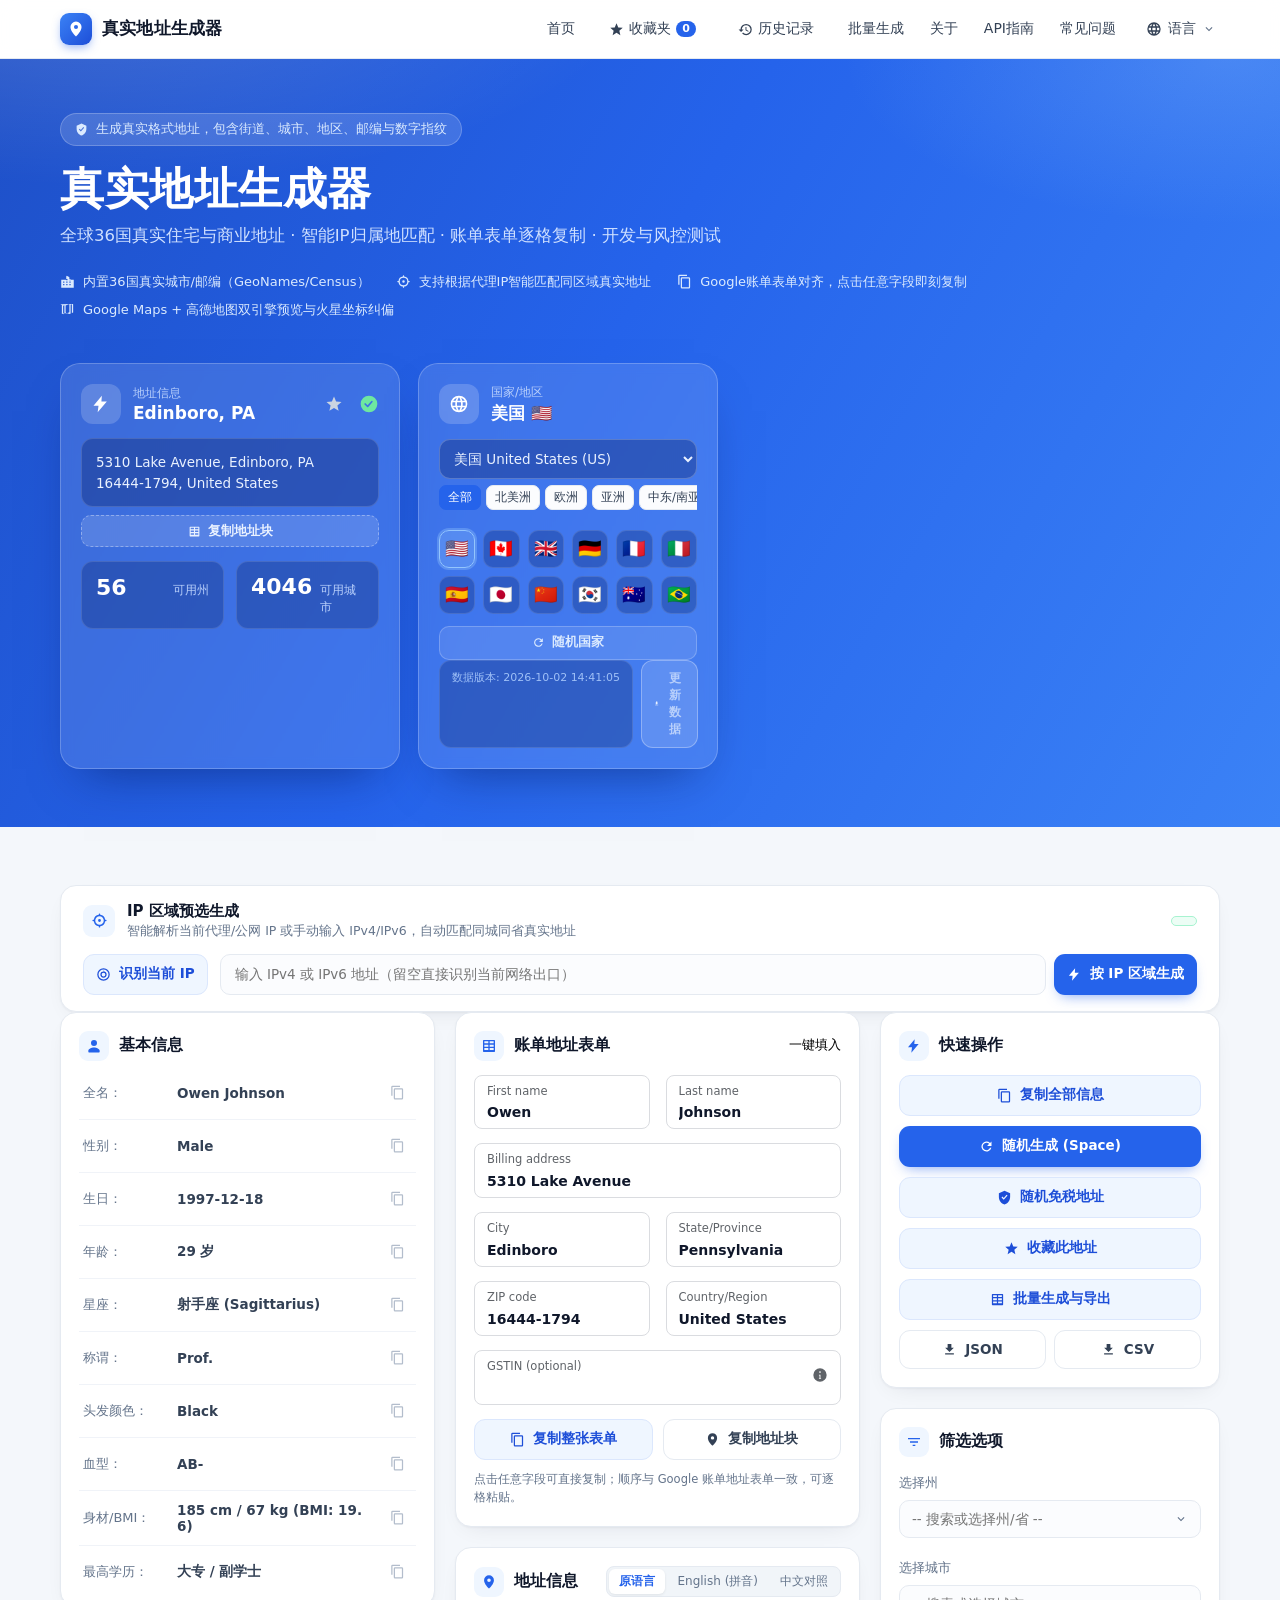
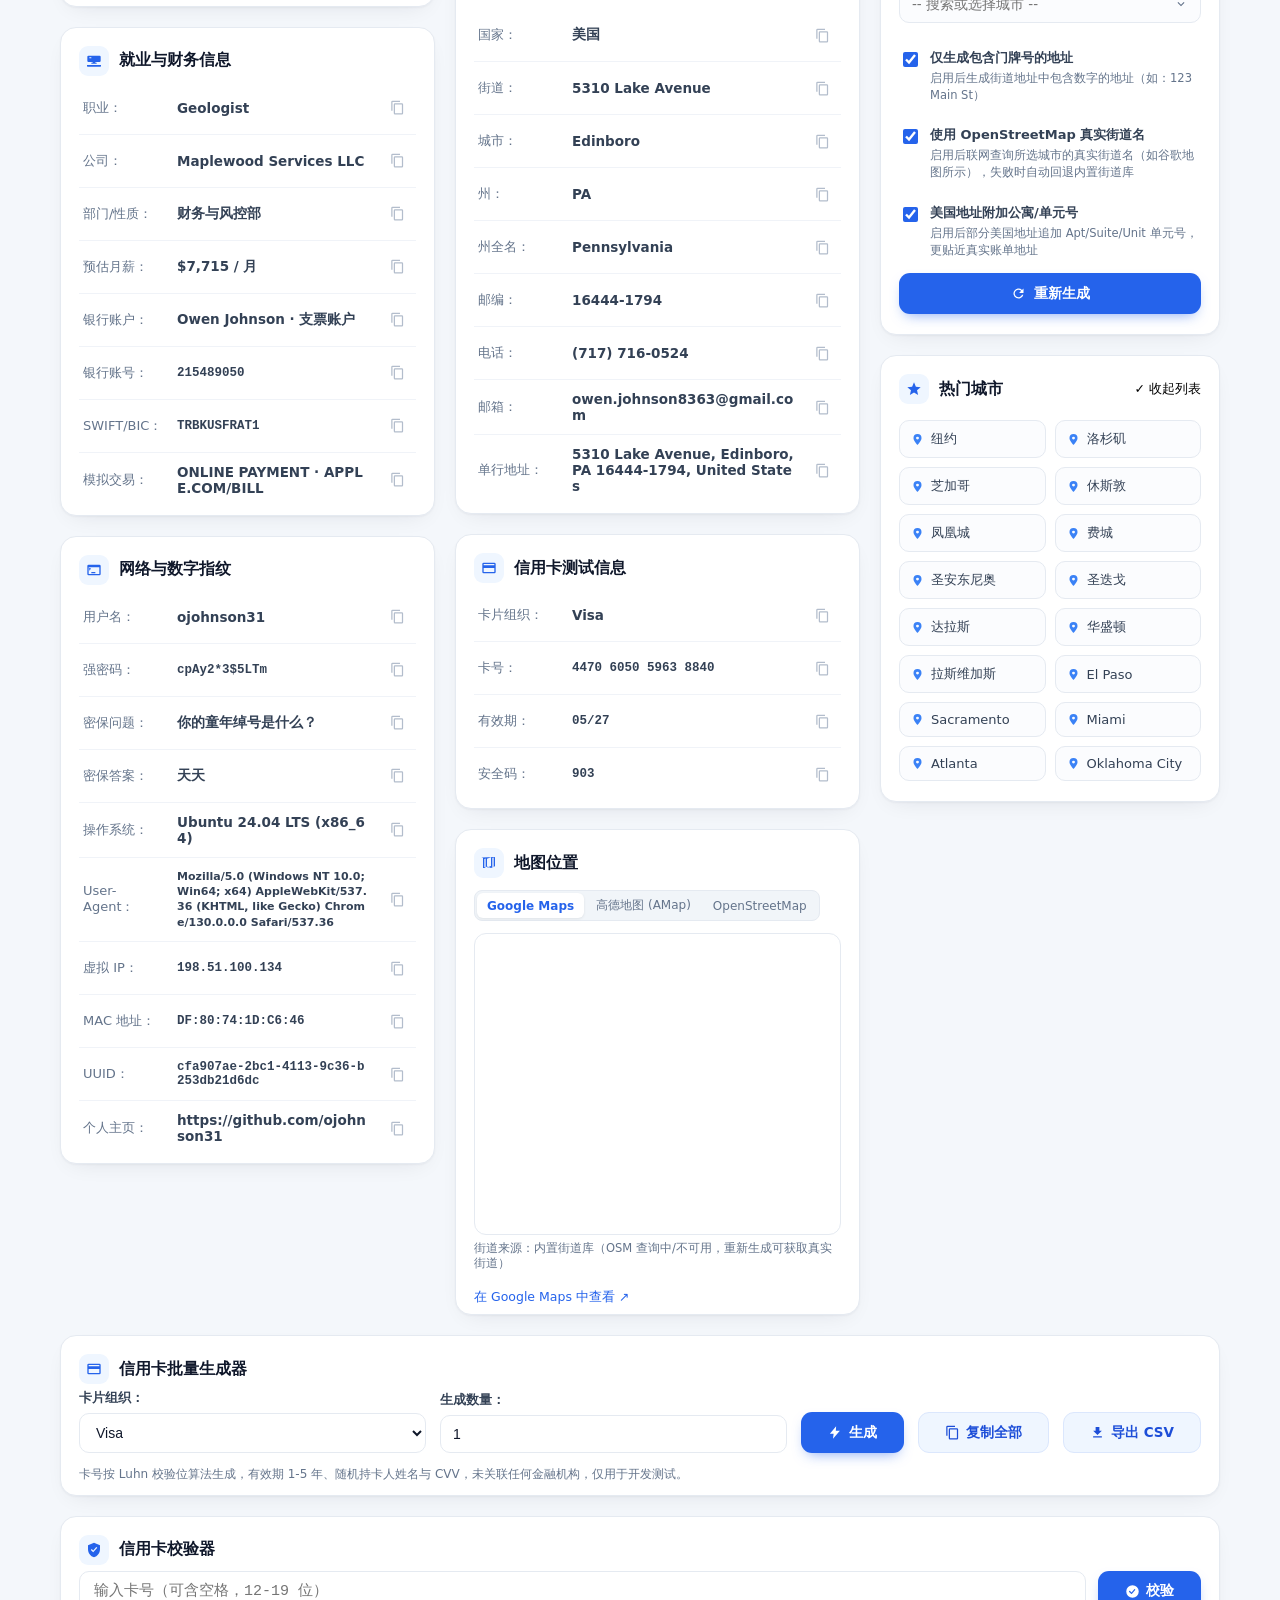
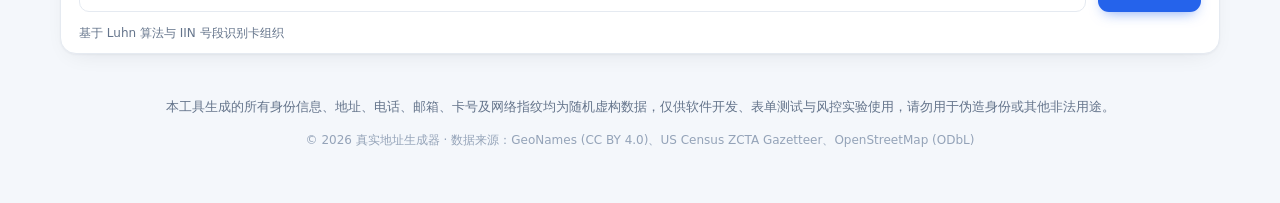
==== commit 7e01ce7e: "feat: 信用卡全真实IIN号段15品牌+校验器+seed可复现+银行测试数据；移除硬编码高德Key改为本地配置" ====
--- a/index.html
+++ b/index.html
@@ -6,7 +6,7 @@
 <title>美国与全球真实地址生成器 - 多国身份、住宅地址、账单表单与数字指纹</title>
 <meta name="description" content="全功能真实多国地址与身份信息生成器：支持全球36国真实城市/邮编/住宅地址、IP区域归属地精准生成、Google账单地址表单逐格复制、虚拟网络数字指纹、高德/谷歌双地图与中英拼音对照。">
 <link rel="icon" href="data:image/svg+xml,%3Csvg xmlns='http://www.w3.org/2000/svg' viewBox='0 0 32 32'%3E%3Crect width='32' height='32' rx='8' fill='%232563eb'/%3E%3Cpath d='M16 6a7 7 0 0 0-7 7c0 5.25 7 13 7 13s7-7.75 7-13a7 7 0 0 0-7-7zm0 9.5A2.5 2.5 0 1 1 16 10a2.5 2.5 0 0 1 0 5.5z' fill='%23fff'/%3E%3C/svg%3E">
-<link rel="stylesheet" href="css/style.css?v=20261107a">
+<link rel="stylesheet" href="css/style.css?v=20261112e">
 </head>
 <body>
 
@@ -194,6 +194,8 @@
           <div class="row"><span class="lb" data-i18n="f.dept">部门/性质：</span><span class="val" id="f-dept">--</span><button class="cp" data-copy="department"><svg><use href="#i-copy"/></svg></button></div>
           <div class="row"><span class="lb" data-i18n="f.salary">预估月薪：</span><span class="val" id="f-salary">--</span><button class="cp" data-copy="salary"><svg><use href="#i-copy"/></svg></button></div>
           <div class="row"><span class="lb" data-i18n="f.account">银行账户：</span><span class="val" id="f-account">--</span><button class="cp" data-copy="accountDisplayName"><svg><use href="#i-copy"/></svg></button></div>
+          <div class="row"><span class="lb" data-i18n="f.bankAccount">银行账号：</span><span class="val mono" id="f-bankAccount">--</span><button class="cp" data-copy="bankAccount"><svg><use href="#i-copy"/></svg></button></div>
+          <div class="row"><span class="lb" data-i18n="f.swift">SWIFT/BIC：</span><span class="val mono" id="f-swift">--</span><button class="cp" data-copy="swift"><svg><use href="#i-copy"/></svg></button></div>
           <div class="row"><span class="lb" data-i18n="f.trans">模拟交易：</span><span class="val" id="f-trans">--</span><button class="cp" data-copy="transactionDesc"><svg><use href="#i-copy"/></svg></button></div>
         </div>
       </section>
@@ -379,6 +381,10 @@
             <input type="checkbox" id="chkOsm" checked>
             <span><b data-i18n="flt.osm">使用 OpenStreetMap 真实街道名</b><i data-i18n="flt.osmHint">启用后联网查询所选城市的真实街道名（如谷歌地图所示），失败时自动回退内置街道库</i></span>
           </label>
+          <label class="chk">
+            <input type="checkbox" id="chkUnit" checked>
+            <span><b data-i18n="flt.unit">美国地址附加公寓/单元号</b><i data-i18n="flt.unitHint">启用后部分美国地址追加 Apt/Suite/Unit 单元号，更贴近真实账单地址</i></span>
+          </label>
           <button class="btn solid full" id="btnRegen"><svg><use href="#i-refresh"/></svg><span data-i18n="q.regen">重新生成</span></button>
         </div>
       </section>
@@ -391,6 +397,53 @@
         <div class="hot-grid" id="hotCities"></div>
       </section>
     </div>
+
+    <!-- 信用卡批量生成器（Luhn 合法测试卡）· 通栏 -->
+    <section class="card card-wide" id="cardCgen">
+      <h2><span class="cicon blue"><svg><use href="#i-card"/></svg></span><span data-i18n="cgen.title">信用卡批量生成器</span></h2>
+      <div class="cgen-controls">
+        <div class="cgen-field">
+          <label class="cgen-lb" for="cgenType" data-i18n="cgen.type">卡片组织：</label>
+          <select id="cgenType">
+            <option value="Visa">Visa</option>
+            <option value="AmericanExpress">AmericanExpress</option>
+            <option value="ChinaUnionPay">ChinaUnionPay</option>
+            <option value="DinersClub">DinersClub</option>
+            <option value="Discover">Discover</option>
+            <option value="JCB">JCB</option>
+            <option value="MasterCard">MasterCard</option>
+            <option value="Maestro">Maestro</option>
+            <option value="RuPay">RuPay</option>
+            <option value="Mir">Mir</option>
+            <option value="Troy">Troy</option>
+            <option value="UATP">UATP</option>
+            <option value="Elo">Elo</option>
+            <option value="Hipercard">Hipercard</option>
+            <option value="Dankort">Dankort</option>
+          </select>
+        </div>
+        <div class="cgen-field">
+          <label class="cgen-lb" for="cgenQty" data-i18n="cgen.count">生成数量：</label>
+          <input type="number" id="cgenQty" min="1" max="10" value="1" inputmode="numeric">
+        </div>
+        <button class="btn solid cgen-btn" id="cgenBtn"><svg><use href="#i-bolt"/></svg><span data-i18n="cgen.generate">生成</span></button>
+        <button class="btn soft cgen-btn" id="cgenCopyAll"><svg><use href="#i-copy"/></svg><span data-i18n="cgen.copyAll">复制全部</span></button>
+        <button class="btn soft cgen-btn" id="cgenExportCsv"><svg><use href="#i-download"/></svg><span data-i18n="cgen.exportCsv">导出 CSV</span></button>
+      </div>
+      <div class="cgen-grid" id="cgenGrid"></div>
+      <p class="cgen-note" data-i18n="cgen.note">卡号按 Luhn 校验位算法生成，有效期 1-5 年、随机持卡人姓名与 CVV，未关联任何金融机构，仅用于开发测试。</p>
+    </section>
+
+    <!-- 信用卡校验器 · 通栏 -->
+    <section class="card card-wide" id="cardCval">
+      <h2><span class="cicon blue"><svg><use href="#i-shield"/></svg></span><span data-i18n="cval.title">信用卡校验器</span></h2>
+      <div class="cval-row">
+        <input type="text" id="cvalInput" class="cval-input" data-i18n-placeholder="cval.placeholder" placeholder="输入卡号（可含空格，12-19 位）" autocomplete="off" spellcheck="false">
+        <button class="btn solid cgen-btn" id="cvalBtn"><svg><use href="#i-check-circle"/></svg><span data-i18n="cval.check">校验</span></button>
+      </div>
+      <div class="cval-result" id="cvalResult"></div>
+      <p class="cgen-note" data-i18n="cval.hint">基于 Luhn 算法与 IIN 号段识别卡组织</p>
+    </section>
 
   </div>
 </main>
@@ -410,8 +463,9 @@
 
 <div class="toast" id="toast" hidden></div>
 
-<script src="js/countries_data.js?v=20261003"></script>
-<script src="js/names.js?v=20261107a"></script>
-<script src="js/app.js?v=20261107a"></script>
+<script src="js/countries_data.js?v=20261112e"></script>
+<script src="js/names.js?v=20261112e"></script>
+<script src="js/cc_core.js?v=20261112e"></script>
+<script src="js/app.js?v=20261112e"></script>
 </body>
 </html>
--- a/css/style.css
+++ b/css/style.css
@@ -518,3 +518,110 @@
 .mini-action { border: 1px solid var(--line); background: #fff; border-radius: 6px; padding: 3px 7px; font-size: 11.5px; color: var(--ink-2); }
 .mini-action:hover { border-color: var(--blue-500); color: var(--blue-600); background: var(--blue-50); }
 .mini-action.danger:hover { border-color: #ef4444; color: #dc2626; background: #fef2f2; }
+
+/* ============ 信用卡批量生成器 ============ */
+.cgen-controls { display: flex; flex-wrap: wrap; gap: 14px; align-items: flex-end; margin: 4px 0 6px; }
+.cgen-field { display: flex; flex-direction: column; gap: 6px; flex: 1 1 190px; }
+.cgen-lb { font-size: 12.5px; color: var(--ink-2); font-weight: 600; }
+.cgen-field select, .cgen-field input {
+  padding: 10px 12px; border: 1px solid var(--line); border-radius: 10px; background: #fff;
+  font-size: 14px; color: var(--ink); outline: none; transition: border-color .15s, box-shadow .15s;
+}
+.cgen-field select:focus, .cgen-field input:focus { border-color: var(--blue-500); box-shadow: 0 0 0 3px rgba(59, 130, 246, .15); }
+.cgen-btn { flex: 0 0 auto; height: 41px; padding: 0 26px; font-weight: 700; gap: 6px; }
+.cgen-btn svg { width: 15px; height: 15px; }
+.cgen-grid { display: grid; grid-template-columns: repeat(auto-fill, minmax(300px, 1fr)); gap: 16px; margin-top: 12px; }
+.cgen-grid:empty { display: none; }
+.cgen-note { margin: 12px 0 2px; font-size: 12px; color: var(--muted); line-height: 1.6; }
+
+.ccard { position: relative; border-radius: 14px; padding: 16px 18px 14px; min-height: 168px; color: #fff; overflow: hidden; box-shadow: 0 8px 20px -10px rgba(15, 23, 42, .35); }
+.ccard-head { display: flex; justify-content: space-between; align-items: center; margin-bottom: 14px; }
+.ccard-brand { font-size: 16.5px; font-weight: 800; letter-spacing: .3px; }
+.ccard-chip { width: 36px; height: 26px; border-radius: 6px; background: linear-gradient(135deg, #f6d67e, #c9a13f); border: 1px solid rgba(0, 0, 0, .18); box-shadow: inset 0 0 0 2px rgba(255, 255, 255, .25); }
+.ccard-num { font-family: "JetBrains Mono", Consolas, Monaco, monospace; font-size: 18px; letter-spacing: .8px; font-weight: 600; white-space: nowrap; overflow: hidden; text-overflow: ellipsis; }
+.ccard-row { display: flex; justify-content: space-between; margin-top: 12px; font-size: 12.5px; font-weight: 700; }
+.ccard-kv i { font-style: normal; opacity: .8; font-weight: 600; }
+.ccard-foot { display: flex; justify-content: space-between; align-items: flex-end; margin-top: 16px; }
+.ccard-name { font-size: 15px; font-weight: 700; max-width: 75%; overflow: hidden; text-overflow: ellipsis; white-space: nowrap; }
+.ccard-mark { font-size: 13px; font-weight: 800; letter-spacing: .5px; display: inline-flex; align-items: center; }
+
+/* 点击复制交互 */
+.ccard .cc-copy { position: relative; cursor: copy; }
+.ccard .ccard-tip {
+  position: absolute; bottom: calc(100% + 5px); right: 0; background: #0f172a; color: #fff;
+  font-size: 11px; font-weight: 500; padding: 3px 9px; border-radius: 6px; white-space: nowrap;
+  opacity: 0; pointer-events: none; transition: opacity .12s; z-index: 2;
+}
+.ccard .cc-copy:hover .ccard-tip { opacity: 1; }
+.ccard .cc-copy.copied .ccard-tip { opacity: 1; }
+
+/* 品牌卡面配色 */
+.ccard.cc-visa { background: linear-gradient(135deg, #1a1f71 0%, #2e4bb1 60%, #3b5bd6 100%); }
+.ccard.cc-master { background: linear-gradient(135deg, #f7f3ef 0%, #ead9c3 100%); color: #0f172a; }
+.ccard.cc-amex { background: linear-gradient(135deg, #dcc684 0%, #c3a957 100%); color: #0f172a; }
+.ccard.cc-upay { background: linear-gradient(135deg, #eef3fa 0%, #d7e6f7 100%); color: #0f172a; }
+.ccard.cc-diners { background: linear-gradient(135deg, #004a97 0%, #0079be 100%); }
+.ccard.cc-discover { background: linear-gradient(135deg, #e55c20 0%, #ff9e1b 100%); }
+.ccard.cc-jcb { background: linear-gradient(135deg, #0e4c96 0%, #0b7bbf 100%); }
+.ccard.cc-misc { background: linear-gradient(135deg, #475569 0%, #64748b 100%); }
+
+/* 品牌角标 */
+.mark-visa { font-style: italic; }
+.mark-mc { display: inline-flex; }
+.mark-mc i { width: 24px; height: 24px; border-radius: 50%; background: #eb001b; display: inline-block; }
+.mark-mc i:last-child { background: #f79e1b; margin-left: -10px; mix-blend-mode: multiply; opacity: .92; }
+.mark-amex { background: #2557a7; color: #fff; padding: 3px 7px; border-radius: 4px; font-size: 11px; }
+.mark-up { display: inline-flex; gap: 2px; }
+.mark-up i { width: 8px; height: 20px; border-radius: 2px; display: inline-block; }
+.mark-up i:nth-child(1) { background: #e21836; }
+.mark-up i:nth-child(2) { background: #00447c; }
+.mark-up i:nth-child(3) { background: #007b84; }
+.mark-dc { display: inline-flex; }
+.mark-dc i { width: 22px; height: 22px; border-radius: 50%; border: 4px solid #fff; display: inline-block; background: transparent; box-sizing: border-box; }
+.mark-disc i { font-style: normal; color: #ffd24d; }
+.mark-jcb { display: inline-flex; gap: 2px; }
+.mark-jcb i { width: 20px; height: 22px; border-radius: 4px; color: #fff; font-size: 12px; font-style: normal; display: inline-flex; align-items: center; justify-content: center; }
+.mark-jcb i:nth-child(1) { background: #0e7a3d; }
+.mark-jcb i:nth-child(2) { background: #bc1e2d; }
+.mark-jcb i:nth-child(3) { background: #1a4fa0; }
+
+/* 信用卡生成器通栏（.grid 直接子元素，占满三列） */
+.card-wide { grid-column: 1 / -1; }
+
+/* ============ 信用卡校验器 ============ */
+.cval-row { display: flex; gap: 12px; margin: 4px 0 8px; flex-wrap: wrap; }
+.cval-input {
+  flex: 1 1 260px; padding: 11px 14px; border: 1px solid var(--line); border-radius: 10px;
+  background: #fff; font-size: 15px; font-family: "JetBrains Mono", Consolas, Monaco, monospace;
+  color: var(--ink); outline: none; transition: border-color .15s, box-shadow .15s;
+}
+.cval-input:focus { border-color: var(--blue-500); box-shadow: 0 0 0 3px rgba(59, 130, 246, .15); }
+.cval-result { display: none; flex-wrap: wrap; align-items: center; gap: 10px; padding: 12px 14px; border-radius: 10px; background: #f8fafc; border: 1px solid var(--line); }
+.cval-result.show { display: flex; }
+.cval-badge { font-size: 13px; font-weight: 800; padding: 4px 12px; border-radius: 999px; }
+.cval-badge.ok { background: #dcfce7; color: #15803d; }
+.cval-badge.bad { background: #fee2e2; color: #dc2626; }
+.cval-chip { font-size: 13px; color: var(--ink-2); background: #fff; border: 1px solid var(--line); padding: 4px 12px; border-radius: 999px; }
+.cval-chip b { color: var(--blue-600); }
+.cval-len { font-size: 12px; color: var(--muted); margin-left: auto; }
+
+/* ============ 扩充品牌卡面 ============ */
+.ccard.cc-maestro { background: linear-gradient(135deg, #0f2b5c 0%, #1f5fa8 100%); }
+.ccard.cc-rupay { background: linear-gradient(135deg, #1d734a 0%, #35b06f 100%); }
+.ccard.cc-mir { background: linear-gradient(135deg, #005c9e 0%, #00a3e0 100%); }
+.ccard.cc-troy { background: linear-gradient(135deg, #e2001a 0%, #ff6a13 100%); }
+.ccard.cc-uatp { background: linear-gradient(135deg, #3d3d4e 0%, #6b6b82 100%); }
+
+.mark-maestro { background: #fff; color: #0f2b5c; padding: 3px 10px; border-radius: 999px; font-size: 11px; }
+.mark-rupay { background: #fff; color: #1d734a; padding: 3px 10px; border-radius: 999px; font-size: 11px; }
+.mark-mir { background: #fff; color: #005c9e; padding: 3px 10px; border-radius: 4px; font-size: 11px; font-style: italic; }
+.mark-troy { background: #fff; color: #e2001a; padding: 3px 10px; border-radius: 4px; font-size: 11px; font-weight: 900; }
+.mark-uatp { background: #fff; color: #3d3d4e; padding: 3px 10px; border-radius: 4px; font-size: 11px; letter-spacing: 1px; }
+
+/* 新增品牌（Elo/Hipercard/Dankort） */
+.ccard.cc-elo { background: linear-gradient(135deg, #23201d 0%, #4a453e 100%); }
+.ccard.cc-hiper { background: linear-gradient(135deg, #8e0e15 0%, #d3232f 100%); }
+.ccard.cc-dankort { background: linear-gradient(135deg, #a01622 0%, #d5232e 100%); }
+.mark-elo { background: #ffe000; color: #23201d; padding: 3px 12px; border-radius: 999px; font-size: 12px; font-weight: 900; letter-spacing: 1px; }
+.mark-hiper { background: #fff; color: #b3161d; padding: 3px 10px; border-radius: 4px; font-size: 11px; font-weight: 800; }
+.mark-dankort { background: #fff; color: #a01622; padding: 3px 10px; border-radius: 4px; font-size: 11px; font-weight: 800; }
